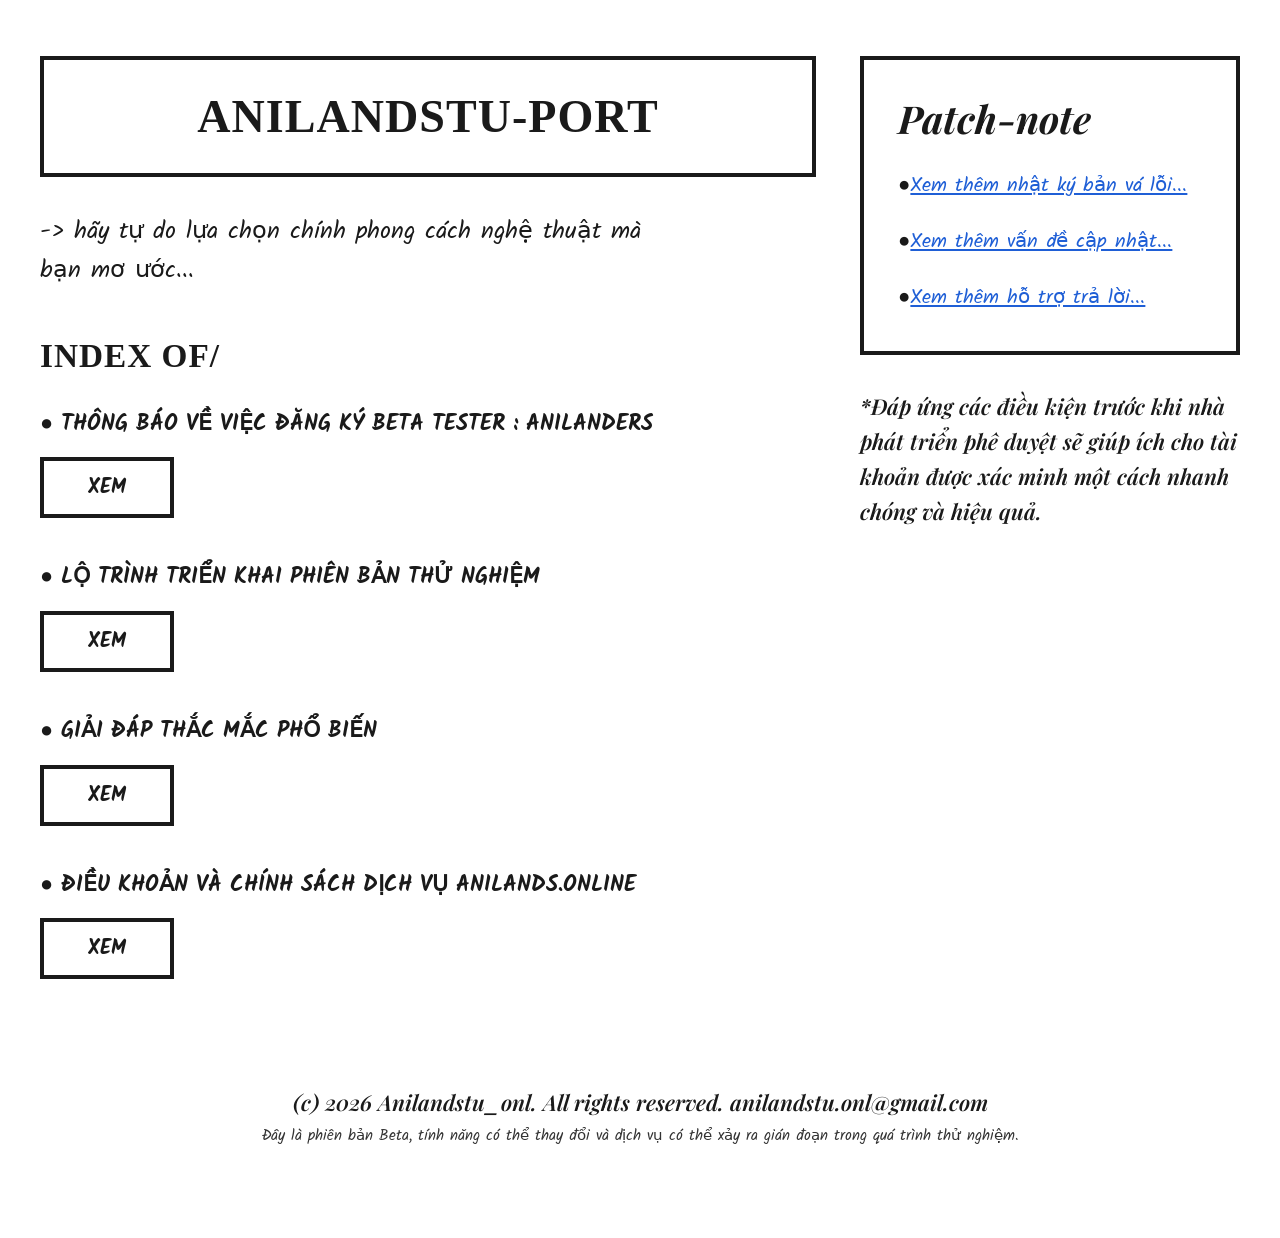
==== index.html @ 8220b6b5 "Create index.html" ====
<!DOCTYPE html>
<html lang="vi">
<head>
<meta charset="UTF-8">
<meta name="viewport" content="width=device-width, initial-scale=1.0">
<title>ANILANDSTU-PORT</title>
<link rel="preconnect" href="https://fonts.googleapis.com">
<link rel="preconnect" href="https://fonts.gstatic.com" crossorigin>
<link href="https://fonts.googleapis.com/css2?family=Kalam:wght@400;700&family=Permanent+Marker&family=Playfair+Display:ital,wght@1,600;1,700&display=swap" rel="stylesheet">
<style>
  :root{
    --ink:#1a1a1a;
    --paper:#ffffff;
    --blue:#1f5fd6;
    --border-w:4px;
  }

  *{ box-sizing:border-box; }

  html{ font-size:18px; }

  body{
    margin:0;
    padding:56px 40px 90px;
    background:var(--paper);
    color:var(--ink);
    font-family:'Kalam', cursive;
    display:flex;
    flex-direction:column;
    align-items:center;
  }

  .page{
    width:100%;
    max-width:1280px;
  }

  .layout{
    display:flex;
    gap:44px;
    align-items:flex-start;
  }

  /* ---------- LEFT PANEL ---------- */
  .left{
    flex:1 1 63%;
    min-width:0;
  }

  .title-box{
    border:var(--border-w) solid var(--ink);
    padding:30px 40px;
    display:inline-block;
    margin-bottom:36px;
    width:100%;
  }

  .title-box h1{
    margin:0;
    font-family:'Permanent Marker', cursive;
    font-size:clamp(30px, 3.6vw, 52px);
    letter-spacing:1px;
    text-align:center;
    white-space:nowrap;
  }

  .tagline{
    font-size:clamp(20px, 1.9vw, 27px);
    line-height:1.6;
    margin:0 0 46px;
    max-width:640px;
  }

  .index-heading{
    font-family:'Permanent Marker', cursive;
    font-size:clamp(28px, 2.6vw, 42px);
    margin:0 0 34px;
    letter-spacing:1px;
  }

  .entry{
    margin-bottom:44px;
  }

  .entry-label{
    font-size:clamp(19px, 1.7vw, 25px);
    font-weight:700;
    margin:0 0 16px;
    line-height:1.5;
    max-width:640px;
  }

  .entry-label .bullet{
    margin-right:8px;
  }

  .xem-btn{
    display:inline-block;
    border:var(--border-w) solid var(--ink);
    background:var(--paper);
    color:var(--ink);
    font-family:'Kalam', cursive;
    font-weight:700;
    font-size:clamp(19px, 1.6vw, 24px);
    padding:10px 44px;
    cursor:pointer;
    text-decoration:none;
    transition:transform .12s ease, background .12s ease, color .12s ease;
  }

  .xem-btn:hover{
    background:var(--ink);
    color:var(--paper);
    transform:translate(-2px,-2px);
  }

  .xem-btn:active{
    transform:translate(0,0);
  }

  /* ---------- RIGHT PANEL ---------- */
  .right{
    flex:1 1 34%;
    max-width:380px;
  }

  .patch-box{
    border:var(--border-w) solid var(--ink);
    padding:32px 34px 38px;
  }

  .patch-title{
    font-family:'Playfair Display', serif;
    font-style:italic;
    font-weight:700;
    font-size:clamp(34px, 3vw, 48px);
    margin:0 0 26px;
  }

  .patch-item{
    font-size:clamp(18px, 1.6vw, 23px);
    line-height:1.55;
    margin:0 0 24px;
  }

  .patch-item:last-child{
    margin-bottom:0;
  }

  .patch-link{
    color:var(--blue);
    text-decoration:underline;
    cursor:pointer;
  }

  .patch-link:hover{
    opacity:.75;
  }

  .note{
    font-family:'Playfair Display', serif;
    font-style:italic;
    font-weight:600;
    font-size:clamp(18px, 1.7vw, 24px);
    line-height:1.6;
    margin:34px 0 0;
  }

  /* ---------- FOOTER ---------- */
  .footer{
    text-align:center;
    margin-top:64px;
  }

  .footer-main{
    font-family:'Playfair Display', serif;
    font-style:italic;
    font-weight:600;
    font-size:clamp(19px, 1.7vw, 25px);
    margin:0 0 8px;
  }

  .footer-sub{
    font-size:15px;
    color:#333;
    margin:0;
  }

  @media (max-width: 820px){
    .layout{ flex-direction:column; }
    .right{ flex:1 1 auto; max-width:100%; width:100%; }
    .title-box h1{ white-space:normal; }
  }
</style>
</head>
<body>

<div class="page">

  <div class="layout">

    <!-- LEFT: main index -->
    <div class="left">

      <div class="title-box">
        <h1>ANILANDSTU-PORT</h1>
      </div>

      <p class="tagline">-&gt; hãy tự do lựa chọn chính phong cách nghệ thuật mà bạn mơ ước...</p>

      <h2 class="index-heading">INDEX OF/</h2>

      <div class="entry">
        <p class="entry-label"><span class="bullet">●</span>THÔNG BÁO VỀ VIỆC ĐĂNG KÝ BETA TESTER : ANILANDERS</p>
        <a class="xem-btn" href="an.html">XEM</a>
      </div>

      <div class="entry">
        <p class="entry-label"><span class="bullet">●</span>LỘ TRÌNH TRIỂN KHAI PHIÊN BẢN THỬ NGHIỆM</p>
        <a class="xem-btn" href="rm.html">XEM</a>
      </div>

      <div class="entry">
        <p class="entry-label"><span class="bullet">●</span>GIẢI ĐÁP THẮC MẮC PHỔ BIẾN</p>
        <a class="xem-btn" href="qa.html">XEM</a>
      </div>

      <div class="entry">
        <p class="entry-label"><span class="bullet">●</span>ĐIỀU KHOẢN VÀ CHÍNH SÁCH DỊCH VỤ ANILANDS.ONLINE</p>
        <a class="xem-btn" href="tos.html">XEM</a>
      </div>

    </div>

    <!-- RIGHT: patch notes -->
    <div class="right">
      <div class="patch-box">
        <h2 class="patch-title">Patch-note</h2>

        <p class="patch-item">●<a class="patch-link" href="pn.html">Xem thêm nhật ký bản vá lỗi...</a></p>
        <p class="patch-item">●<a class="patch-link" href="upd.html">Xem thêm vấn đề cập nhật...</a></p>
        <p class="patch-item">●<a class="patch-link" href="ans.html">Xem thêm hỗ trợ trả lời...</a></p>
      </div>

      <p class="note">*Đáp ứng các điều kiện trước khi nhà phát triển phê duyệt sẽ giúp ích cho tài khoản được xác minh một cách nhanh chóng và hiệu quả.</p>
    </div>

  </div>

  <div class="footer">
    <p class="footer-main">(c) 2026 Anilandstu_onl. All rights reserved. anilandstu.onl@gmail.com</p>
    <p class="footer-sub">Đây là phiên bản Beta, tính năng có thể thay đổi và dịch vụ có thể xảy ra gián đoạn trong quá trình thử nghiệm.</p>
  </div>

</div>

</body>
</html>
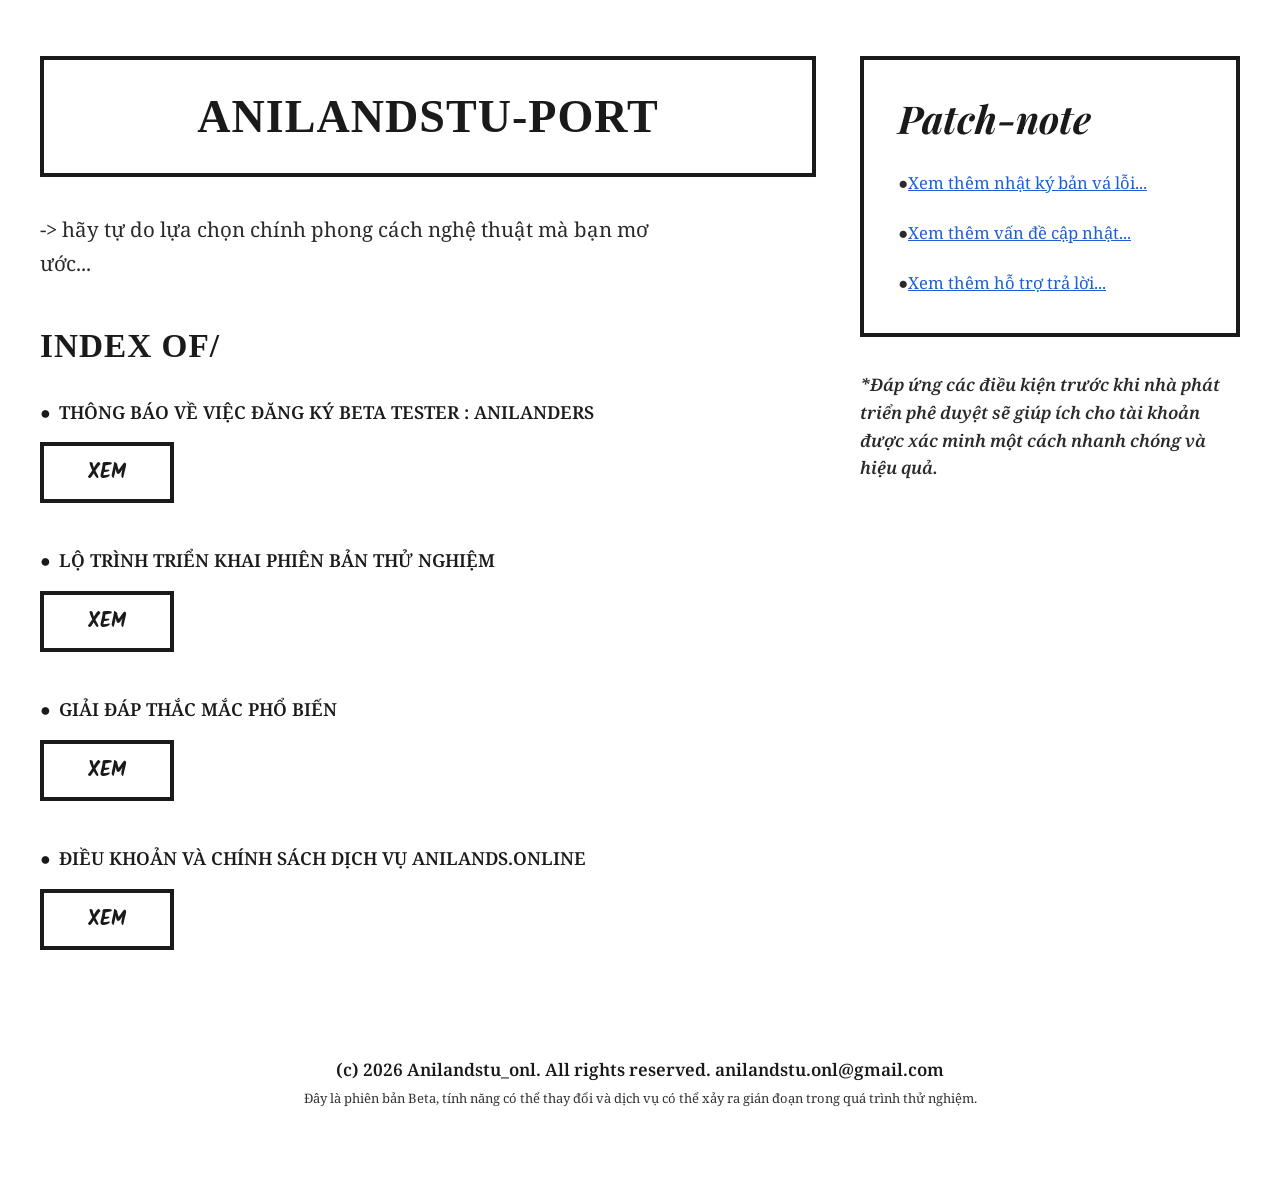
==== commit a20f4dfa: "Update index.html" ====
--- a/index.html
+++ b/index.html
@@ -6,7 +6,7 @@
 <title>ANILANDSTU-PORT</title>
 <link rel="preconnect" href="https://fonts.googleapis.com">
 <link rel="preconnect" href="https://fonts.gstatic.com" crossorigin>
-<link href="https://fonts.googleapis.com/css2?family=Kalam:wght@400;700&family=Permanent+Marker&family=Playfair+Display:ital,wght@1,600;1,700&display=swap" rel="stylesheet">
+<link href="https://fonts.googleapis.com/css2?family=Kalam:wght@400;700&family=Permanent+Marker&family=Playfair+Display:ital,wght@1,600;1,700&family=Noto+Serif:wght@400;600;700&display=swap" rel="stylesheet">
 <style>
   :root{
     --ink:#1a1a1a;
@@ -21,23 +21,27 @@
 
   body{
     margin:0;
-    padding:56px 40px 90px;
+    padding:clamp(24px,5vw,56px) clamp(16px,4vw,40px) clamp(40px,7vw,90px);
     background:var(--paper);
     color:var(--ink);
-    font-family:'Kalam', cursive;
+    font-family:'Noto Serif', serif;
     display:flex;
     flex-direction:column;
-    align-items:center;
+    align-items:flex-start;
+    overflow-x:auto;
   }
 
   .page{
     width:100%;
     max-width:1280px;
+    min-width:640px;
   }
 
   .layout{
     display:flex;
-    gap:44px;
+    flex-direction:row;
+    flex-wrap:nowrap;
+    gap:clamp(20px,3.5vw,44px);
     align-items:flex-start;
   }
 
@@ -65,10 +69,12 @@
   }
 
   .tagline{
-    font-size:clamp(20px, 1.9vw, 27px);
-    line-height:1.6;
+    font-family:'Noto Serif', serif;
+    font-size:clamp(16px, 1.6vw, 22px);
+    line-height:1.65;
     margin:0 0 46px;
     max-width:640px;
+    color:#2a2a2a;
   }
 
   .index-heading{
@@ -83,11 +89,13 @@
   }
 
   .entry-label{
-    font-size:clamp(19px, 1.7vw, 25px);
-    font-weight:700;
+    font-family:'Noto Serif', serif;
+    font-size:clamp(15px, 1.4vw, 20px);
+    font-weight:600;
     margin:0 0 16px;
-    line-height:1.5;
+    line-height:1.55;
     max-width:640px;
+    color:#1a1a1a;
   }
 
   .entry-label .bullet{
@@ -138,9 +146,11 @@
   }
 
   .patch-item{
-    font-size:clamp(18px, 1.6vw, 23px);
+    font-family:'Noto Serif', serif;
+    font-size:clamp(14px, 1.3vw, 19px);
     line-height:1.55;
     margin:0 0 24px;
+    color:#2a2a2a;
   }
 
   .patch-item:last-child{
@@ -158,12 +168,13 @@
   }
 
   .note{
-    font-family:'Playfair Display', serif;
+    font-family:'Noto Serif', serif;
     font-style:italic;
     font-weight:600;
-    font-size:clamp(18px, 1.7vw, 24px);
+    font-size:clamp(14px, 1.35vw, 19px);
     line-height:1.6;
     margin:34px 0 0;
+    color:#2a2a2a;
   }
 
   /* ---------- FOOTER ---------- */
@@ -173,23 +184,21 @@
   }
 
   .footer-main{
-    font-family:'Playfair Display', serif;
-    font-style:italic;
+    font-family:'Noto Serif', serif;
     font-weight:600;
-    font-size:clamp(19px, 1.7vw, 25px);
+    font-size:clamp(14px, 1.35vw, 19px);
     margin:0 0 8px;
   }
 
   .footer-sub{
-    font-size:15px;
+    font-family:'Noto Serif', serif;
+    font-size:13px;
     color:#333;
     margin:0;
   }
 
-  @media (max-width: 820px){
-    .layout{ flex-direction:column; }
-    .right{ flex:1 1 auto; max-width:100%; width:100%; }
-    .title-box h1{ white-space:normal; }
+  @media (max-width: 700px){
+    .page{ min-width:600px; }
   }
 </style>
 </head>
@@ -256,4 +265,3 @@
 
 </body>
 </html>
-
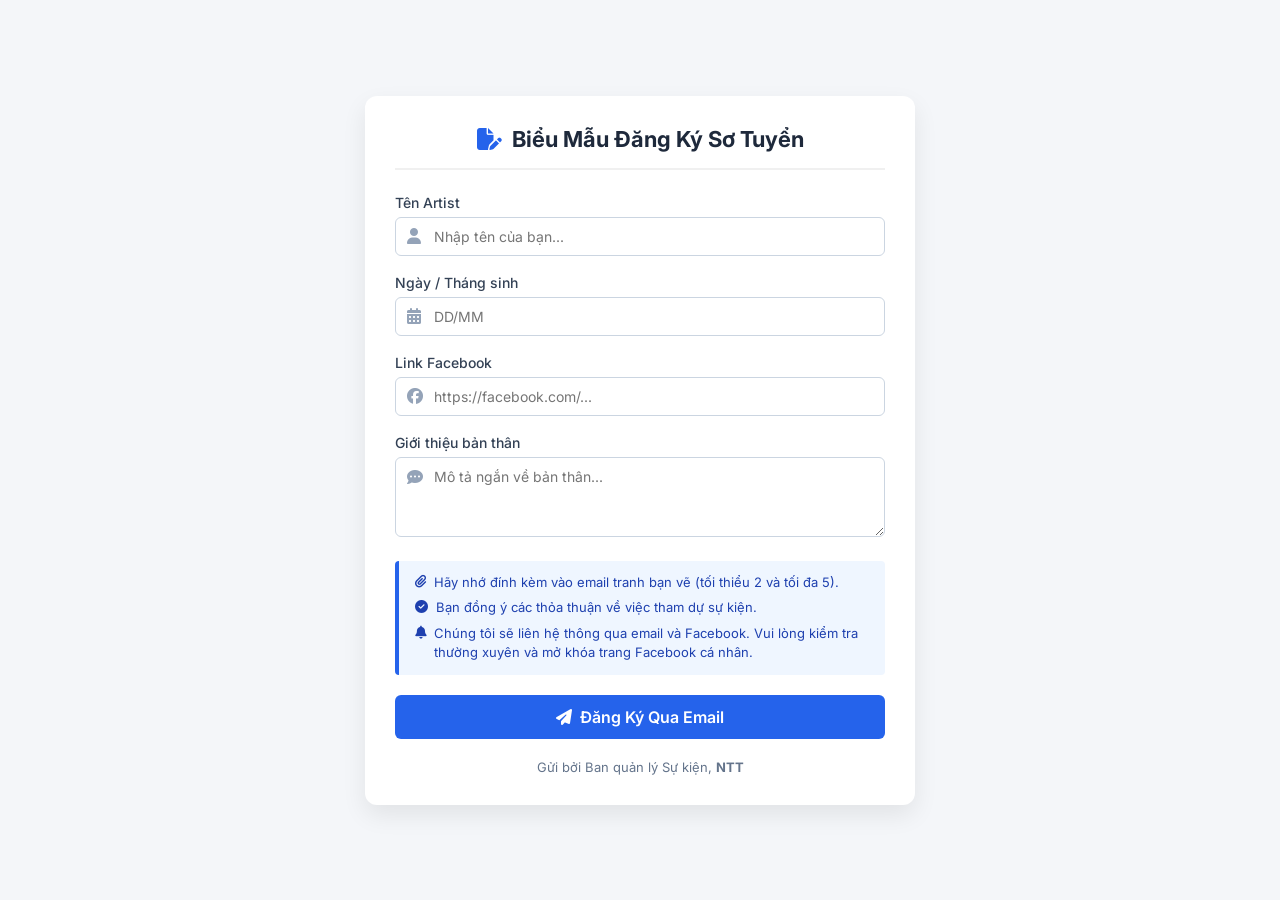
==== commit 63231c58: "Update index.html" ====
--- a/index.html
+++ b/index.html
@@ -1,267 +1,228 @@
 <!DOCTYPE html>
 <html lang="vi">
 <head>
-<meta charset="UTF-8">
-<meta name="viewport" content="width=device-width, initial-scale=1.0">
-<title>ANILANDSTU-PORT</title>
-<link rel="preconnect" href="https://fonts.googleapis.com">
-<link rel="preconnect" href="https://fonts.gstatic.com" crossorigin>
-<link href="https://fonts.googleapis.com/css2?family=Kalam:wght@400;700&family=Permanent+Marker&family=Playfair+Display:ital,wght@1,600;1,700&family=Noto+Serif:wght@400;600;700&display=swap" rel="stylesheet">
-<style>
-  :root{
-    --ink:#1a1a1a;
-    --paper:#ffffff;
-    --blue:#1f5fd6;
-    --border-w:4px;
-  }
-
-  *{ box-sizing:border-box; }
-
-  html{ font-size:18px; }
-
-  body{
-    margin:0;
-    padding:clamp(24px,5vw,56px) clamp(16px,4vw,40px) clamp(40px,7vw,90px);
-    background:var(--paper);
-    color:var(--ink);
-    font-family:'Noto Serif', serif;
-    display:flex;
-    flex-direction:column;
-    align-items:flex-start;
-    overflow-x:auto;
-  }
-
-  .page{
-    width:100%;
-    max-width:1280px;
-    min-width:640px;
-  }
-
-  .layout{
-    display:flex;
-    flex-direction:row;
-    flex-wrap:nowrap;
-    gap:clamp(20px,3.5vw,44px);
-    align-items:flex-start;
-  }
-
-  /* ---------- LEFT PANEL ---------- */
-  .left{
-    flex:1 1 63%;
-    min-width:0;
-  }
-
-  .title-box{
-    border:var(--border-w) solid var(--ink);
-    padding:30px 40px;
-    display:inline-block;
-    margin-bottom:36px;
-    width:100%;
-  }
-
-  .title-box h1{
-    margin:0;
-    font-family:'Permanent Marker', cursive;
-    font-size:clamp(30px, 3.6vw, 52px);
-    letter-spacing:1px;
-    text-align:center;
-    white-space:nowrap;
-  }
-
-  .tagline{
-    font-family:'Noto Serif', serif;
-    font-size:clamp(16px, 1.6vw, 22px);
-    line-height:1.65;
-    margin:0 0 46px;
-    max-width:640px;
-    color:#2a2a2a;
-  }
-
-  .index-heading{
-    font-family:'Permanent Marker', cursive;
-    font-size:clamp(28px, 2.6vw, 42px);
-    margin:0 0 34px;
-    letter-spacing:1px;
-  }
-
-  .entry{
-    margin-bottom:44px;
-  }
-
-  .entry-label{
-    font-family:'Noto Serif', serif;
-    font-size:clamp(15px, 1.4vw, 20px);
-    font-weight:600;
-    margin:0 0 16px;
-    line-height:1.55;
-    max-width:640px;
-    color:#1a1a1a;
-  }
-
-  .entry-label .bullet{
-    margin-right:8px;
-  }
-
-  .xem-btn{
-    display:inline-block;
-    border:var(--border-w) solid var(--ink);
-    background:var(--paper);
-    color:var(--ink);
-    font-family:'Kalam', cursive;
-    font-weight:700;
-    font-size:clamp(19px, 1.6vw, 24px);
-    padding:10px 44px;
-    cursor:pointer;
-    text-decoration:none;
-    transition:transform .12s ease, background .12s ease, color .12s ease;
-  }
-
-  .xem-btn:hover{
-    background:var(--ink);
-    color:var(--paper);
-    transform:translate(-2px,-2px);
-  }
-
-  .xem-btn:active{
-    transform:translate(0,0);
-  }
-
-  /* ---------- RIGHT PANEL ---------- */
-  .right{
-    flex:1 1 34%;
-    max-width:380px;
-  }
-
-  .patch-box{
-    border:var(--border-w) solid var(--ink);
-    padding:32px 34px 38px;
-  }
-
-  .patch-title{
-    font-family:'Playfair Display', serif;
-    font-style:italic;
-    font-weight:700;
-    font-size:clamp(34px, 3vw, 48px);
-    margin:0 0 26px;
-  }
-
-  .patch-item{
-    font-family:'Noto Serif', serif;
-    font-size:clamp(14px, 1.3vw, 19px);
-    line-height:1.55;
-    margin:0 0 24px;
-    color:#2a2a2a;
-  }
-
-  .patch-item:last-child{
-    margin-bottom:0;
-  }
-
-  .patch-link{
-    color:var(--blue);
-    text-decoration:underline;
-    cursor:pointer;
-  }
-
-  .patch-link:hover{
-    opacity:.75;
-  }
-
-  .note{
-    font-family:'Noto Serif', serif;
-    font-style:italic;
-    font-weight:600;
-    font-size:clamp(14px, 1.35vw, 19px);
-    line-height:1.6;
-    margin:34px 0 0;
-    color:#2a2a2a;
-  }
-
-  /* ---------- FOOTER ---------- */
-  .footer{
-    text-align:center;
-    margin-top:64px;
-  }
-
-  .footer-main{
-    font-family:'Noto Serif', serif;
-    font-weight:600;
-    font-size:clamp(14px, 1.35vw, 19px);
-    margin:0 0 8px;
-  }
-
-  .footer-sub{
-    font-family:'Noto Serif', serif;
-    font-size:13px;
-    color:#333;
-    margin:0;
-  }
-
-  @media (max-width: 700px){
-    .page{ min-width:600px; }
-  }
-</style>
+  <meta charset="UTF-8">
+  <meta name="viewport" content="width=device-width, initial-scale=1.0">
+  <title>Đăng ký sơ tuyển</title>
+  <link href="https://fonts.googleapis.com/css2?family=Inter:wght@400;500;600&display=swap" rel="stylesheet">
+  <link rel="stylesheet" href="https://cdnjs.cloudflare.com/ajax/libs/font-awesome/6.4.0/css/all.min.css">
+  
+  <style>
+    * {
+      box-sizing: border-box;
+      margin: 0;
+      padding: 0;
+      font-family: 'Inter', sans-serif;
+    }
+    body {
+      background-color: #f4f6f9;
+      display: flex;
+      justify-content: center;
+      align-items: center;
+      min-height: 100vh;
+      padding: 20px;
+    }
+    .card {
+      background: #ffffff;
+      max-width: 550px;
+      width: 100%;
+      border-radius: 12px;
+      box-shadow: 0 10px 25px rgba(0,0,0,0.08);
+      padding: 30px;
+    }
+    .header {
+      text-align: center;
+      margin-bottom: 24px;
+      border-bottom: 2px solid #f0f0f0;
+      padding-bottom: 16px;
+    }
+    .header h2 {
+      color: #1e293b;
+      font-size: 22px;
+      display: flex;
+      align-items: center;
+      justify-content: center;
+      gap: 10px;
+    }
+    .form-group {
+      margin-bottom: 18px;
+    }
+    .form-group label {
+      display: block;
+      margin-bottom: 6px;
+      font-weight: 500;
+      color: #334155;
+      font-size: 14px;
+    }
+    .input-wrapper {
+      position: relative;
+    }
+    .input-wrapper i {
+      position: absolute;
+      left: 12px;
+      top: 50%;
+      transform: translateY(-50%);
+      color: #94a3b8;
+    }
+    .input-wrapper input, 
+    .input-wrapper textarea {
+      width: 100%;
+      padding: 10px 12px 10px 38px;
+      border: 1px solid #cbd5e1;
+      border-radius: 6px;
+      font-size: 14px;
+      outline: none;
+      transition: border-color 0.2s;
+    }
+    .input-wrapper textarea {
+      padding-top: 10px;
+      resize: vertical;
+      min-height: 80px;
+    }
+    .input-wrapper input:focus, 
+    .input-wrapper textarea:focus {
+      border-color: #2563eb;
+    }
+    .notice-box {
+      background-color: #eff6ff;
+      border-left: 4px solid #2563eb;
+      padding: 12px 16px;
+      border-radius: 4px;
+      margin: 20px 0;
+      font-size: 13px;
+      color: #1e40af;
+      line-height: 1.5;
+    }
+    .notice-box ul {
+      list-style: none;
+    }
+    .notice-box li {
+      margin-bottom: 6px;
+      display: flex;
+      align-items: flex-start;
+      gap: 8px;
+    }
+    .notice-box li:last-child {
+      margin-bottom: 0;
+    }
+    .btn-submit {
+      width: 100%;
+      background-color: #2563eb;
+      color: white;
+      border: none;
+      padding: 12px;
+      border-radius: 6px;
+      font-size: 16px;
+      font-weight: 600;
+      cursor: pointer;
+      display: flex;
+      align-items: center;
+      justify-content: center;
+      gap: 8px;
+      transition: background-color 0.2s;
+    }
+    .btn-submit:hover {
+      background-color: #1d4ed8;
+    }
+    .footer {
+      margin-top: 20px;
+      text-align: center;
+      font-size: 13px;
+      color: #64748b;
+    }
+  </style>
 </head>
 <body>
 
-<div class="page">
-
-  <div class="layout">
-
-    <!-- LEFT: main index -->
-    <div class="left">
-
-      <div class="title-box">
-        <h1>ANILANDSTU-PORT</h1>
-      </div>
-
-      <p class="tagline">-&gt; hãy tự do lựa chọn chính phong cách nghệ thuật mà bạn mơ ước...</p>
-
-      <h2 class="index-heading">INDEX OF/</h2>
-
-      <div class="entry">
-        <p class="entry-label"><span class="bullet">●</span>THÔNG BÁO VỀ VIỆC ĐĂNG KÝ BETA TESTER : ANILANDERS</p>
-        <a class="xem-btn" href="an.html">XEM</a>
-      </div>
-
-      <div class="entry">
-        <p class="entry-label"><span class="bullet">●</span>LỘ TRÌNH TRIỂN KHAI PHIÊN BẢN THỬ NGHIỆM</p>
-        <a class="xem-btn" href="rm.html">XEM</a>
-      </div>
-
-      <div class="entry">
-        <p class="entry-label"><span class="bullet">●</span>GIẢI ĐÁP THẮC MẮC PHỔ BIẾN</p>
-        <a class="xem-btn" href="qa.html">XEM</a>
-      </div>
-
-      <div class="entry">
-        <p class="entry-label"><span class="bullet">●</span>ĐIỀU KHOẢN VÀ CHÍNH SÁCH DỊCH VỤ ANILANDS.ONLINE</p>
-        <a class="xem-btn" href="tos.html">XEM</a>
-      </div>
-
-    </div>
-
-    <!-- RIGHT: patch notes -->
-    <div class="right">
-      <div class="patch-box">
-        <h2 class="patch-title">Patch-note</h2>
-
-        <p class="patch-item">●<a class="patch-link" href="pn.html">Xem thêm nhật ký bản vá lỗi...</a></p>
-        <p class="patch-item">●<a class="patch-link" href="upd.html">Xem thêm vấn đề cập nhật...</a></p>
-        <p class="patch-item">●<a class="patch-link" href="ans.html">Xem thêm hỗ trợ trả lời...</a></p>
-      </div>
-
-      <p class="note">*Đáp ứng các điều kiện trước khi nhà phát triển phê duyệt sẽ giúp ích cho tài khoản được xác minh một cách nhanh chóng và hiệu quả.</p>
-    </div>
-
+<div class="card">
+  <div class="header">
+    <h2><i class="fa-solid fa-file-pen" style="color: #2563eb;"></i> Biểu Mẫu Đăng Ký Sơ Tuyển</h2>
   </div>
 
+  <form id="registerForm">
+    <div class="form-group">
+      <label for="artistName">Tên Artist</label>
+      <div class="input-wrapper">
+        <i class="fa-solid fa-user"></i>
+        <input type="text" id="artistName" placeholder="Nhập tên của bạn..." required>
+      </div>
+    </div>
+
+    <div class="form-group">
+      <label for="dob">Ngày / Tháng sinh</label>
+      <div class="input-wrapper">
+        <i class="fa-solid fa-calendar-days"></i>
+        <input type="text" id="dob" placeholder="DD/MM" required>
+      </div>
+    </div>
+
+    <div class="form-group">
+      <label for="facebook">Link Facebook</label>
+      <div class="input-wrapper">
+        <i class="fa-brands fa-facebook"></i>
+        <input type="url" id="facebook" placeholder="https://facebook.com/..." required>
+      </div>
+    </div>
+
+    <div class="form-group">
+      <label for="bio">Giới thiệu bản thân</label>
+      <div class="input-wrapper">
+        <i class="fa-solid fa-comment-dots" style="top: 20px;"></i>
+        <textarea id="bio" placeholder="Mô tả ngắn về bản thân..." required></textarea>
+      </div>
+    </div>
+
+    <div class="notice-box">
+      <ul>
+        <li><i class="fa-solid fa-paperclip" style="margin-top: 2px;"></i> Hãy nhớ đính kèm vào email tranh bạn vẽ (tối thiểu 2 và tối đa 5).</li>
+        <li><i class="fa-solid fa-circle-check" style="margin-top: 2px;"></i> Bạn đồng ý các thỏa thuận về việc tham dự sự kiện.</li>
+        <li><i class="fa-solid fa-bell" style="margin-top: 2px;"></i> Chúng tôi sẽ liên hệ thông qua email và Facebook. Vui lòng kiểm tra thường xuyên và mở khóa trang Facebook cá nhân.</li>
+      </ul>
+    </div>
+
+    <button type="submit" class="btn-submit">
+      <i class="fa-solid fa-paper-plane"></i> Đăng Ký Qua Email
+    </button>
+  </form>
+
   <div class="footer">
-    <p class="footer-main">(c) 2026 Anilandstu_onl. All rights reserved. anilandstu.onl@gmail.com</p>
-    <p class="footer-sub">Đây là phiên bản Beta, tính năng có thể thay đổi và dịch vụ có thể xảy ra gián đoạn trong quá trình thử nghiệm.</p>
+    <p>Gửi bởi Ban quản lý Sự kiện, <strong>NTT</strong></p>
   </div>
-
 </div>
+
+<script>
+  document.getElementById('registerForm').addEventListener('submit', function(e) {
+    e.preventDefault();
+
+    // Lấy thông tin từ các ô nhập
+    const name = document.getElementById('artistName').value;
+    const dob = document.getElementById('dob').value;
+    const fb = document.getElementById('facebook').value;
+    const bio = document.getElementById('bio').value;
+
+    const emailTo = "anilandstu.onl@gmail.com";
+    const subject = "Biểu mẫu đăng ký sơ tuyển - " + name;
+
+    // Soạn sẵn nội dung Email
+    const body = `Xin chào Artist,
+
+Tên Artist: ${name}
+Ngày/tháng sinh: ${dob}
+Link facebook: ${fb}
+Giới thiệu bản thân: ${bio}
+
+- [LƯU Ý] Tôi sẽ đính kèm tối thiểu 2 và tối đa 5 tranh vẽ vào email này.
+- Tôi đồng ý các thỏa thuận về việc tham dự sự kiện.
+- Tôi sẽ kiểm tra email/facebook thường xuyên và đảm bảo đã mở khóa trang facebook cá nhân.
+
+Gửi bởi Ban quản lý Sự kiện,
+NTT`;
+
+    // Tạo link mailto và chuyển hướng tới trình duyệt mail
+    const mailtoUrl = `mailto:${emailTo}?subject=${encodeURIComponent(subject)}&body=${encodeURIComponent(body)}`;
+    window.location.href = mailtoUrl;
+  });
+</script>
 
 </body>
 </html>
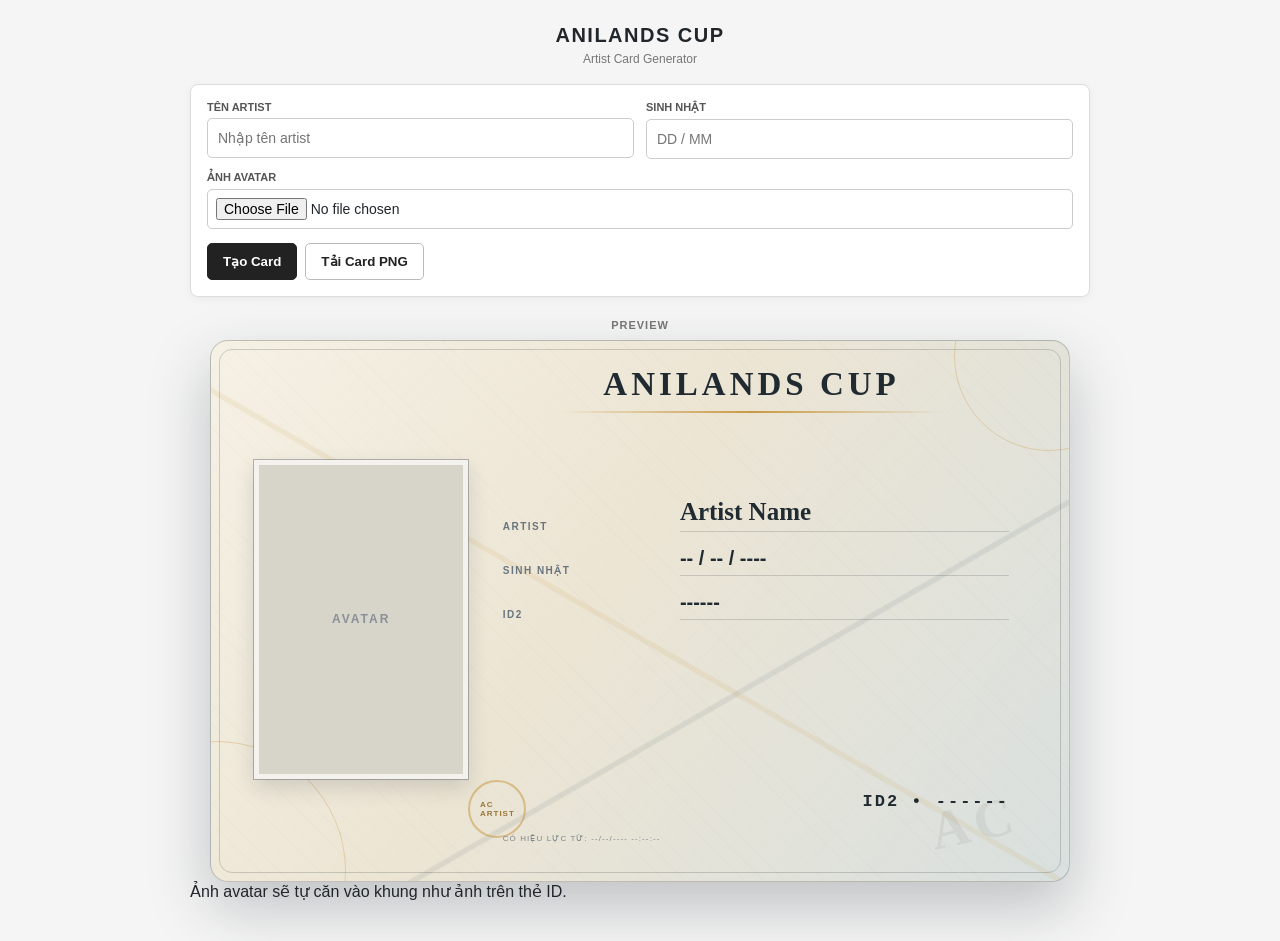
==== commit 34be5b8e: "Update index.html" ====
--- a/index.html
+++ b/index.html
@@ -1,228 +1,378 @@
 <!DOCTYPE html>
 <html lang="vi">
 <head>
-  <meta charset="UTF-8">
-  <meta name="viewport" content="width=device-width, initial-scale=1.0">
-  <title>Đăng ký sơ tuyển</title>
-  <link href="https://fonts.googleapis.com/css2?family=Inter:wght@400;500;600&display=swap" rel="stylesheet">
-  <link rel="stylesheet" href="https://cdnjs.cloudflare.com/ajax/libs/font-awesome/6.4.0/css/all.min.css">
-  
-  <style>
-    * {
-      box-sizing: border-box;
-      margin: 0;
-      padding: 0;
-      font-family: 'Inter', sans-serif;
-    }
-    body {
-      background-color: #f4f6f9;
-      display: flex;
-      justify-content: center;
-      align-items: center;
-      min-height: 100vh;
-      padding: 20px;
-    }
-    .card {
-      background: #ffffff;
-      max-width: 550px;
-      width: 100%;
-      border-radius: 12px;
-      box-shadow: 0 10px 25px rgba(0,0,0,0.08);
-      padding: 30px;
-    }
-    .header {
-      text-align: center;
-      margin-bottom: 24px;
-      border-bottom: 2px solid #f0f0f0;
-      padding-bottom: 16px;
-    }
-    .header h2 {
-      color: #1e293b;
-      font-size: 22px;
-      display: flex;
-      align-items: center;
-      justify-content: center;
-      gap: 10px;
-    }
-    .form-group {
-      margin-bottom: 18px;
-    }
-    .form-group label {
-      display: block;
-      margin-bottom: 6px;
-      font-weight: 500;
-      color: #334155;
-      font-size: 14px;
-    }
-    .input-wrapper {
-      position: relative;
-    }
-    .input-wrapper i {
-      position: absolute;
-      left: 12px;
-      top: 50%;
-      transform: translateY(-50%);
-      color: #94a3b8;
-    }
-    .input-wrapper input, 
-    .input-wrapper textarea {
-      width: 100%;
-      padding: 10px 12px 10px 38px;
-      border: 1px solid #cbd5e1;
-      border-radius: 6px;
-      font-size: 14px;
-      outline: none;
-      transition: border-color 0.2s;
-    }
-    .input-wrapper textarea {
-      padding-top: 10px;
-      resize: vertical;
-      min-height: 80px;
-    }
-    .input-wrapper input:focus, 
-    .input-wrapper textarea:focus {
-      border-color: #2563eb;
-    }
-    .notice-box {
-      background-color: #eff6ff;
-      border-left: 4px solid #2563eb;
-      padding: 12px 16px;
-      border-radius: 4px;
-      margin: 20px 0;
-      font-size: 13px;
-      color: #1e40af;
-      line-height: 1.5;
-    }
-    .notice-box ul {
-      list-style: none;
-    }
-    .notice-box li {
-      margin-bottom: 6px;
-      display: flex;
-      align-items: flex-start;
-      gap: 8px;
-    }
-    .notice-box li:last-child {
-      margin-bottom: 0;
-    }
-    .btn-submit {
-      width: 100%;
-      background-color: #2563eb;
-      color: white;
-      border: none;
-      padding: 12px;
-      border-radius: 6px;
-      font-size: 16px;
-      font-weight: 600;
-      cursor: pointer;
-      display: flex;
-      align-items: center;
-      justify-content: center;
-      gap: 8px;
-      transition: background-color 0.2s;
-    }
-    .btn-submit:hover {
-      background-color: #1d4ed8;
-    }
-    .footer {
-      margin-top: 20px;
-      text-align: center;
-      font-size: 13px;
-      color: #64748b;
-    }
-  </style>
+<meta charset="UTF-8">
+<meta name="viewport" content="width=device-width, initial-scale=1.0">
+<title>ANILANDS CUP — Artist Card</title>
+<style>
+*{box-sizing:border-box}
+:root{--ink:#17212b;--muted:#6b747b;--gold:#c99a45}
+body{
+  margin:0;min-height:100vh;font-family:Arial,Helvetica,sans-serif;
+  background:#f5f5f5;color:#20262b;padding:24px 12px 40px
+}
+.wrap{width:min(900px,100%);margin:auto}
+h1{margin:0 0 5px;text-align:center;font-size:20px;letter-spacing:1.5px}
+.sub{text-align:center;color:#777;font-size:12px;margin-bottom:18px}
+.panel{
+  background:#fff;border:1px solid #ddd;border-radius:8px;padding:16px;
+  box-shadow:0 2px 8px rgba(0,0,0,.05)
+}
+.form{display:grid;grid-template-columns:1fr 1fr;gap:12px}
+.field{display:flex;flex-direction:column;gap:5px}
+.field.full{grid-column:1/-1}
+label{font-size:11px;font-weight:bold;color:#555}
+input{
+  width:100%;height:40px;border:1px solid #ccc;border-radius:5px;
+  padding:0 10px;font-size:14px;background:#fff;outline:none
+}
+input:focus{border-color:#888}
+.file{padding:8px;height:auto}
+.actions{display:flex;gap:8px;margin-top:14px}
+button{
+  border:1px solid #222;border-radius:5px;padding:10px 15px;
+  font-weight:bold;cursor:pointer;background:#222;color:#fff
+}
+button.secondary{background:#fff;color:#222;border-color:#bbb}
+button:hover{opacity:.9}
+.photo-editor{
+  display:none;margin-top:12px;border-top:1px solid #eee;padding-top:12px
+}
+.photo-editor.show{display:block}
+.editor-label{font-size:11px;font-weight:bold;color:#555;margin-bottom:7px}
+.crop-area{
+  position:relative;width:180px;height:220px;margin:0 auto;
+  overflow:hidden;background:#e8e8e8;border:1px solid #aaa;
+  touch-action:none;cursor:grab
+}
+.crop-area.dragging{cursor:grabbing}
+.crop-area img{
+  position:absolute;max-width:none;user-select:none;-webkit-user-drag:none;
+  transform-origin:0 0
+}
+.controls{
+  width:180px;margin:10px auto 0;display:grid;grid-template-columns:1fr 1fr;
+  gap:7px
+}
+.controls button{padding:7px;font-size:11px;background:#fff;color:#333;border-color:#ccc}
+.controls .wide{grid-column:1/-1}
+.tip{text-align:center;font-size:10px;color:#888;margin-top:7px}
+.preview-title{text-align:center;font-size:11px;font-weight:bold;letter-spacing:1px;color:#777;margin:22px 0 9px}
+.card-shell{display:flex;justify-content:center}
+
+/* CARD — giữ nguyên thiết kế card */
+.artist-card{
+  position:relative;width:min(860px,100%);aspect-ratio:1.586/1;overflow:hidden;
+  border-radius:18px;background:linear-gradient(125deg,#f6f1e5 0%,#ece5d4 45%,#d9e0df 100%);
+  border:1px solid rgba(47,54,59,.25);box-shadow:0 25px 60px rgba(31,39,46,.25);
+  color:#202a31;isolation:isolate
+}
+.artist-card:before{
+  content:"";position:absolute;inset:0;z-index:-1;
+  background:linear-gradient(30deg,transparent 0 47%,rgba(201,154,69,.12) 47.2% 47.6%,transparent 47.8%),
+  linear-gradient(150deg,transparent 0 63%,rgba(44,73,89,.09) 63.2% 63.6%,transparent 63.8%)
+}
+.artist-card:after{
+  content:"";position:absolute;inset:8px;border:1px solid rgba(52,61,67,.22);
+  border-radius:13px;pointer-events:none
+}
+.pattern{position:absolute;inset:0;opacity:.24;pointer-events:none;background-image:
+  repeating-linear-gradient(45deg,transparent 0 13px,rgba(50,60,65,.05) 13px 14px),
+  repeating-linear-gradient(-45deg,transparent 0 21px,rgba(201,154,69,.06) 21px 22px);
+  mix-blend-mode:multiply
+}
+.corner{position:absolute;width:190px;height:190px;border-radius:50%;border:1px solid rgba(201,154,69,.34)}
+.c1{right:-75px;top:-80px}.c2{left:-125px;bottom:-120px;width:260px;height:260px}
+.header{position:absolute;top:25px;left:32%;right:6%;text-align:center}
+.brand{font-family:Georgia,"Times New Roman",serif;font-weight:900;font-size:clamp(19px,3.1vw,33px);letter-spacing:4px}
+.rule{height:2px;width:72%;margin:8px auto 0;background:linear-gradient(90deg,transparent,var(--gold),transparent)}
+.photo{
+  position:absolute;left:5%;top:22%;width:25%;height:59%;
+  border:5px solid rgba(255,255,255,.7);outline:1px solid rgba(57,66,72,.35);
+  background:#d7d4ca;overflow:hidden;box-shadow:0 9px 20px rgba(30,38,43,.15)
+}
+.photo img{position:absolute;max-width:none;display:block}
+.photo.empty:before{content:"AVATAR";position:absolute;inset:0;display:grid;place-items:center;color:#899097;font-size:12px;font-weight:900;letter-spacing:2px}
+.info{position:absolute;left:34%;right:7%;top:29%;display:grid;gap:15px}
+.row{display:grid;grid-template-columns:35% 65%;align-items:end}
+.k{color:#69757d;font-size:10px;font-weight:900;letter-spacing:1.5px;text-transform:uppercase}
+.v{font-size:clamp(13px,2vw,20px);font-weight:750;border-bottom:1px solid rgba(35,45,55,.18);padding-bottom:5px;min-height:26px}
+.artist-name{font-family:Georgia,"Times New Roman",serif;font-size:clamp(16px,2.4vw,25px)}
+.id{position:absolute;right:7%;bottom:13%;font-family:monospace;font-size:clamp(11px,1.7vw,17px);font-weight:800;letter-spacing:2px}
+.footer-note{position:absolute;left:34%;bottom:7%;font-size:8px;letter-spacing:1.1px;color:#7c858a}
+.watermark{position:absolute;right:6%;bottom:5%;font-size:clamp(28px,5vw,54px);font-family:Georgia,serif;font-weight:900;letter-spacing:5px;color:rgba(40,52,59,.07);transform:rotate(-12deg);pointer-events:none}
+.seal{position:absolute;left:30%;bottom:8%;width:58px;height:58px;border-radius:50%;border:2px solid rgba(201,154,69,.55);display:grid;place-items:center;font-size:8px;font-weight:900;letter-spacing:1px;color:#9b7638}
+@media(max-width:620px){
+  body{padding:18px 10px 35px}.form{grid-template-columns:1fr}.field.full{grid-column:auto}
+  .actions{flex-wrap:wrap}.actions button{flex:1}
+  .artist-card{border-radius:12px}.header{top:17px;left:31%}
+  .photo{left:4.5%;top:25%;width:26%;height:51%;border-width:3px}
+  .info{left:34%;top:28%;gap:9px}.row{grid-template-columns:1fr}
+  .k{font-size:7px}.v{font-size:11px;min-height:18px;padding-bottom:3px}
+  .brand{font-size:15px;letter-spacing:2px}.rule{margin-top:4px}
+  .seal{width:38px;height:38px;font-size:5px;left:29%;bottom:7%}
+  .footer-note{left:34%;bottom:6%;font-size:5px}.id{bottom:12%;font-size:8px}
+}
+</style>
 </head>
 <body>
-
-<div class="card">
-  <div class="header">
-    <h2><i class="fa-solid fa-file-pen" style="color: #2563eb;"></i> Biểu Mẫu Đăng Ký Sơ Tuyển</h2>
+<div class="wrap">
+  <h1>ANILANDS CUP</h1>
+  <div class="sub">Artist Card Generator</div>
+
+  <div class="panel">
+    <div class="form">
+      <div class="field">
+        <label for="artist">TÊN ARTIST</label>
+        <input id="artist" type="text" placeholder="Nhập tên artist" maxlength="40">
+      </div>
+
+      <div class="field">
+        <label for="birthday">SINH NHẬT</label>
+        <input id="birthday" type="text" inputmode="numeric" placeholder="DD / MM" maxlength="5">
+      </div>
+
+      <div class="field full">
+        <label for="avatar">ẢNH AVATAR</label>
+        <input id="avatar" class="file" type="file" accept="image/png,image/jpeg,image/webp">
+        <div id="avatarEditor" style="display:none;margin-top:8px;padding:9px;border:1px solid #ddd;background:#fafafa">
+          <label style="display:flex;align-items:center;gap:8px;font-size:11px">
+            Zoom
+            <input id="zoom" type="range" min="1" max="3" step=".01" value="1" style="height:auto;padding:0">
+          </label>
+          <div style="font-size:11px;color:#777;margin-top:5px">Kéo ảnh trực tiếp trong khung để căn vị trí.</div>
+        </div>
+        <div id="photoEditor" class="photo-editor">
+          <div class="editor-label">CĂN CHỈNH ẢNH</div>
+          <div id="cropArea" class="crop-area"></div>
+          <div class="controls">
+            <button type="button" onclick="zoomPhoto(-0.1)">− Zoom</button>
+            <button type="button" onclick="zoomPhoto(0.1)">+ Zoom</button>
+            <button type="button" class="wide" onclick="resetPhoto()">Đặt lại vị trí</button>
+          </div>
+          <div class="tip">Kéo ảnh để di chuyển · dùng Zoom để phóng to/thu nhỏ</div>
+        </div>
+      </div>
+    </div>
+
+    <div class="actions">
+      <button onclick="createCard()">Tạo Card</button>
+      <button class="secondary" onclick="downloadCard()">Tải Card PNG</button>
+    </div>
   </div>
 
-  <form id="registerForm">
-    <div class="form-group">
-      <label for="artistName">Tên Artist</label>
-      <div class="input-wrapper">
-        <i class="fa-solid fa-user"></i>
-        <input type="text" id="artistName" placeholder="Nhập tên của bạn..." required>
-      </div>
+  <div class="preview-title">PREVIEW</div>
+
+  <div class="card-shell">
+    <div id="card" class="artist-card">
+      <div class="pattern"></div>
+      <div class="corner c1"></div>
+      <div class="corner c2"></div>
+
+      <div class="header">
+        <div class="brand">ANILANDS CUP</div>
+        <div class="rule"></div>
+      </div>
+
+      <div id="photo" class="photo empty"></div>
+
+      <div class="info">
+        <div class="row">
+          <div class="k">Artist</div>
+          <div id="outArtist" class="v artist-name">Artist Name</div>
+        </div>
+        <div class="row">
+          <div class="k">Sinh nhật</div>
+          <div id="outBirthday" class="v">-- / -- / ----</div>
+        </div>
+        <div class="row">
+          <div class="k">ID2</div>
+          <div id="outId" class="v">------</div>
+        </div>
+      </div>
+
+      <div class="seal">AC<br>ARTIST</div>
+      <div id="outValid" class="footer-note">CÓ HIỆU LỰC TỪ: --/--/---- --:--:--</div>
+      <div class="watermark">AC</div>
+      <div id="cardId" class="id">ID2 • ------</div>
     </div>
-
-    <div class="form-group">
-      <label for="dob">Ngày / Tháng sinh</label>
-      <div class="input-wrapper">
-        <i class="fa-solid fa-calendar-days"></i>
-        <input type="text" id="dob" placeholder="DD/MM" required>
-      </div>
-    </div>
-
-    <div class="form-group">
-      <label for="facebook">Link Facebook</label>
-      <div class="input-wrapper">
-        <i class="fa-brands fa-facebook"></i>
-        <input type="url" id="facebook" placeholder="https://facebook.com/..." required>
-      </div>
-    </div>
-
-    <div class="form-group">
-      <label for="bio">Giới thiệu bản thân</label>
-      <div class="input-wrapper">
-        <i class="fa-solid fa-comment-dots" style="top: 20px;"></i>
-        <textarea id="bio" placeholder="Mô tả ngắn về bản thân..." required></textarea>
-      </div>
-    </div>
-
-    <div class="notice-box">
-      <ul>
-        <li><i class="fa-solid fa-paperclip" style="margin-top: 2px;"></i> Hãy nhớ đính kèm vào email tranh bạn vẽ (tối thiểu 2 và tối đa 5).</li>
-        <li><i class="fa-solid fa-circle-check" style="margin-top: 2px;"></i> Bạn đồng ý các thỏa thuận về việc tham dự sự kiện.</li>
-        <li><i class="fa-solid fa-bell" style="margin-top: 2px;"></i> Chúng tôi sẽ liên hệ thông qua email và Facebook. Vui lòng kiểm tra thường xuyên và mở khóa trang Facebook cá nhân.</li>
-      </ul>
-    </div>
-
-    <button type="submit" class="btn-submit">
-      <i class="fa-solid fa-paper-plane"></i> Đăng Ký Qua Email
-    </button>
-  </form>
-
-  <div class="footer">
-    <p>Gửi bởi Ban quản lý Sự kiện, <strong>NTT</strong></p>
   </div>
+  <div class="hint">Ảnh avatar sẽ tự căn vào khung như ảnh trên thẻ ID.</div>
 </div>
 
 <script>
-  document.getElementById('registerForm').addEventListener('submit', function(e) {
-    e.preventDefault();
-
-    // Lấy thông tin từ các ô nhập
-    const name = document.getElementById('artistName').value;
-    const dob = document.getElementById('dob').value;
-    const fb = document.getElementById('facebook').value;
-    const bio = document.getElementById('bio').value;
-
-    const emailTo = "anilandstu.onl@gmail.com";
-    const subject = "Biểu mẫu đăng ký sơ tuyển - " + name;
-
-    // Soạn sẵn nội dung Email
-    const body = `Xin chào Artist,
-
-Tên Artist: ${name}
-Ngày/tháng sinh: ${dob}
-Link facebook: ${fb}
-Giới thiệu bản thân: ${bio}
-
-- [LƯU Ý] Tôi sẽ đính kèm tối thiểu 2 và tối đa 5 tranh vẽ vào email này.
-- Tôi đồng ý các thỏa thuận về việc tham dự sự kiện.
-- Tôi sẽ kiểm tra email/facebook thường xuyên và đảm bảo đã mở khóa trang facebook cá nhân.
-
-Gửi bởi Ban quản lý Sự kiện,
-NTT`;
-
-    // Tạo link mailto và chuyển hướng tới trình duyệt mail
-    const mailtoUrl = `mailto:${emailTo}?subject=${encodeURIComponent(subject)}&body=${encodeURIComponent(body)}`;
-    window.location.href = mailtoUrl;
+let currentId=null,currentCreated=null,avatarData=null;
+let editorImg=null;
+let imgX=0,imgY=0,imgScale=1;
+let drag=false,startX=0,startY=0,baseX=0,baseY=0;
+
+function randomId(){return Math.floor(100000+Math.random()*900000).toString()}
+function formatDate(value){
+  if(!value)return "-- / -- / ----";
+  const [y,m,d]=value.split("-");
+  return `${d} / ${m} / ${y}`;
+}
+function formatDateTime(date){
+  const p=n=>String(n).padStart(2,"0");
+  return `${p(date.getDate())}/${p(date.getMonth()+1)}/${date.getFullYear()} ${p(date.getHours())}:${p(date.getMinutes())}:${p(date.getSeconds())}`;
+}
+function createCard(){
+  const artist=document.getElementById("artist").value.trim()||"Artist Name";
+  const birthday=document.getElementById("birthday").value;
+  currentId=randomId();
+  currentCreated=new Date();
+  document.getElementById("outArtist").textContent=artist;
+  document.getElementById("outBirthday").textContent=formatDate(birthday);
+  document.getElementById("outId").textContent=currentId;
+  document.getElementById("cardId").textContent="ID2 • "+currentId;
+  document.getElementById("outValid").textContent="CÓ HIỆU LỰC TỪ: "+formatDateTime(currentCreated);
+}
+
+function fitNewImage(){
+  const area=document.getElementById("cropArea");
+  if(!editorImg)return;
+  const aw=area.clientWidth,ah=area.clientHeight;
+  const scale=Math.max(aw/editorImg.naturalWidth,ah/editorImg.naturalHeight);
+  imgScale=scale;
+  imgX=(aw-editorImg.naturalWidth*scale)/2;
+  imgY=(ah-editorImg.naturalHeight*scale)/2;
+  renderEditor();
+  updateCardPhoto();
+}
+function renderEditor(){
+  if(!editorImg)return;
+  editorImg.style.width=editorImg.naturalWidth*imgScale+"px";
+  editorImg.style.height=editorImg.naturalHeight*imgScale+"px";
+  editorImg.style.left=imgX+"px";
+  editorImg.style.top=imgY+"px";
+}
+function renderCardPhoto(){
+  const photo=document.getElementById("photo");
+  if(!editorImg)return;
+  photo.classList.remove("empty");
+  photo.innerHTML="";
+  const img=document.createElement("img");
+  img.src=avatarData;
+  img.style.width=editorImg.naturalWidth*imgScale+"px";
+  img.style.height=editorImg.naturalHeight*imgScale+"px";
+
+  const cardW=photo.clientWidth,cardH=photo.clientHeight;
+  // Editor and card use the same image framing ratio, so scale the position proportionally.
+  const area=document.getElementById("cropArea");
+  const sx=cardW/area.clientWidth,sy=cardH/area.clientHeight;
+  img.style.left=(imgX*sx)+"px";
+  img.style.top=(imgY*sy)+"px";
+  photo.style.overflow="hidden";
+  img.style.position="absolute";
+  photo.appendChild(img);
+}
+function updateCardPhoto(){renderCardPhoto()}
+function zoomPhoto(amount){
+  if(!editorImg)return;
+  const area=document.getElementById("cropArea");
+  const cx=area.clientWidth/2,cy=area.clientHeight/2;
+  const old=imgScale;
+  imgScale=Math.max(old*0.5,Math.min(old*4,old*(1+amount)));
+  imgX=cx-(cx-imgX)*(imgScale/old);
+  imgY=cy-(cy-imgY)*(imgScale/old);
+  renderEditor();updateCardPhoto();
+}
+function resetPhoto(){fitNewImage()}
+
+function pointerDown(e){
+  if(!editorImg)return;
+  drag=true;
+  const p=e.touches?e.touches[0]:e;
+  startX=p.clientX;startY=p.clientY;baseX=imgX;baseY=imgY;
+  document.getElementById("cropArea").classList.add("dragging");
+}
+function pointerMove(e){
+  if(!drag)return;
+  const p=e.touches?e.touches[0]:e;
+  imgX=baseX+(p.clientX-startX);
+  imgY=baseY+(p.clientY-startY);
+  renderEditor();updateCardPhoto();
+  if(e.cancelable)e.preventDefault();
+}
+function pointerUp(){
+  drag=false;
+  document.getElementById("cropArea").classList.remove("dragging");
+}
+
+const cropArea=document.getElementById("cropArea");
+cropArea.addEventListener("mousedown",pointerDown);
+window.addEventListener("mousemove",pointerMove);
+window.addEventListener("mouseup",pointerUp);
+cropArea.addEventListener("touchstart",pointerDown,{passive:false});
+window.addEventListener("touchmove",pointerMove,{passive:false});
+window.addEventListener("touchend",pointerUp);
+
+const avatarInput=document.getElementById("avatar");
+const avatarEditor=document.getElementById("avatarEditor");
+const zoomInput=document.getElementById("zoom");
+const photo=document.getElementById("photo");
+let avatarImg=null, imgX=0, imgY=0, zoom=1;
+let dragging=false, sx=0, sy=0, bx=0, by=0;
+
+function applyAvatar(){
+  if(avatarImg) avatarImg.style.transform=`translate(${imgX}px,${imgY}px) scale(${zoom})`;
+}
+avatarInput.addEventListener("change",e=>{
+  const file=e.target.files[0]; if(!file)return;
+  const reader=new FileReader();
+  reader.onload=ev=>{
+    avatarData=ev.target.result;
+    photo.classList.remove("empty"); photo.innerHTML="";
+    avatarImg=document.createElement("img");
+    avatarImg.src=avatarData; avatarImg.draggable=false;
+    photo.appendChild(avatarImg);
+    imgX=0; imgY=0; zoom=1; zoomInput.value=1;
+    avatarEditor.style.display="block";
+    avatarImg.onload=applyAvatar;
+  };
+  reader.readAsDataURL(file);
+});
+zoomInput.addEventListener("input",()=>{zoom=+zoomInput.value;applyAvatar()});
+function pos(e){
+  const q=e.touches?e.touches[0]:e;
+  return {x:q.clientX,y:q.clientY};
+}
+function down(e){
+  if(!avatarImg)return;
+  e.preventDefault(); dragging=true;
+  const q=pos(e); sx=q.x; sy=q.y; bx=imgX; by=imgY;
+}
+function move(e){
+  if(!dragging)return;
+  e.preventDefault();
+  const q=pos(e); imgX=bx+q.x-sx; imgY=by+q.y-sy; applyAvatar();
+}
+function up(){dragging=false}
+photo.addEventListener("mousedown",down);
+window.addEventListener("mousemove",move);
+window.addEventListener("mouseup",up);
+photo.addEventListener("touchstart",down,{passive:false});
+window.addEventListener("touchmove",move,{passive:false});
+window.addEventListener("touchend",up);
+
+createCard();
+  if(!window.html2canvas){
+    await new Promise((resolve,reject)=>{
+      const s=document.createElement("script");
+      s.src="https://cdnjs.cloudflare.com/ajax/libs/html2canvas/1.4.1/html2canvas.min.js";
+      s.onload=resolve;s.onerror=reject;document.head.appendChild(s);
+    });
+  }
+  updateCardPhoto();
+  const canvas=await html2canvas(document.getElementById("card"),{
+    scale:3,useCORS:true,backgroundColor:null
   });
+  const a=document.createElement("a");
+  a.download=`ANILANDS-CUP-${currentId}.png`;
+  a.href=canvas.toDataURL("image/png");
+  a.click();
+}
+createCard();
 </script>
-
 </body>
 </html>
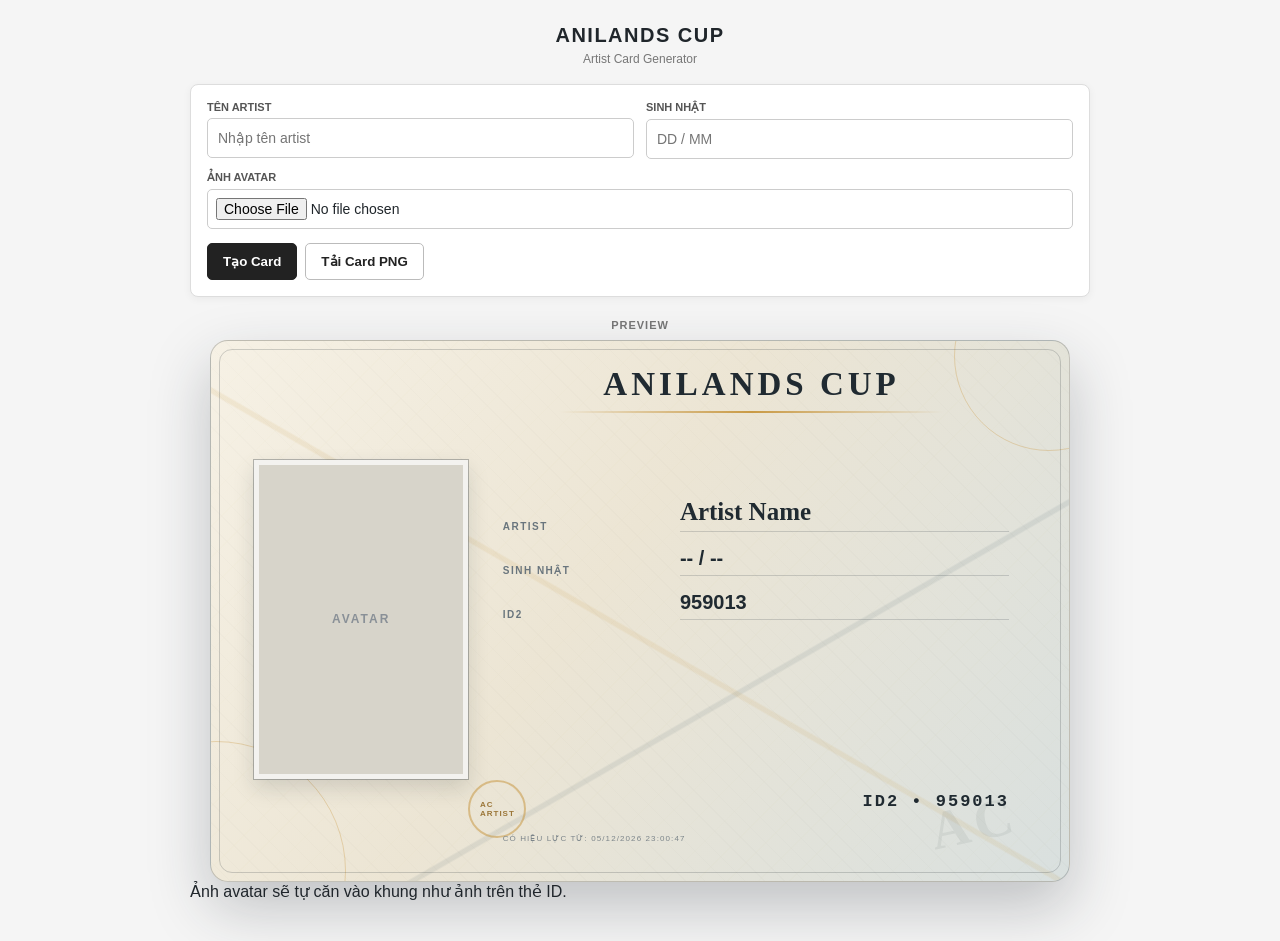
==== commit 2977df02: "Update index.html" ====
--- a/index.html
+++ b/index.html
@@ -201,178 +201,255 @@
 </div>
 
 <script>
-let currentId=null,currentCreated=null,avatarData=null;
-let editorImg=null;
-let imgX=0,imgY=0,imgScale=1;
-let drag=false,startX=0,startY=0,baseX=0,baseY=0;
-
-function randomId(){return Math.floor(100000+Math.random()*900000).toString()}
-function formatDate(value){
-  if(!value)return "-- / -- / ----";
-  const [y,m,d]=value.split("-");
-  return `${d} / ${m} / ${y}`;
-}
-function formatDateTime(date){
-  const p=n=>String(n).padStart(2,"0");
-  return `${p(date.getDate())}/${p(date.getMonth()+1)}/${date.getFullYear()} ${p(date.getHours())}:${p(date.getMinutes())}:${p(date.getSeconds())}`;
-}
-function createCard(){
-  const artist=document.getElementById("artist").value.trim()||"Artist Name";
-  const birthday=document.getElementById("birthday").value;
-  currentId=randomId();
-  currentCreated=new Date();
-  document.getElementById("outArtist").textContent=artist;
-  document.getElementById("outBirthday").textContent=formatDate(birthday);
-  document.getElementById("outId").textContent=currentId;
-  document.getElementById("cardId").textContent="ID2 • "+currentId;
-  document.getElementById("outValid").textContent="CÓ HIỆU LỰC TỪ: "+formatDateTime(currentCreated);
-}
-
-function fitNewImage(){
-  const area=document.getElementById("cropArea");
-  if(!editorImg)return;
-  const aw=area.clientWidth,ah=area.clientHeight;
-  const scale=Math.max(aw/editorImg.naturalWidth,ah/editorImg.naturalHeight);
-  imgScale=scale;
-  imgX=(aw-editorImg.naturalWidth*scale)/2;
-  imgY=(ah-editorImg.naturalHeight*scale)/2;
-  renderEditor();
-  updateCardPhoto();
-}
-function renderEditor(){
-  if(!editorImg)return;
-  editorImg.style.width=editorImg.naturalWidth*imgScale+"px";
-  editorImg.style.height=editorImg.naturalHeight*imgScale+"px";
-  editorImg.style.left=imgX+"px";
-  editorImg.style.top=imgY+"px";
-}
-function renderCardPhoto(){
-  const photo=document.getElementById("photo");
-  if(!editorImg)return;
-  photo.classList.remove("empty");
-  photo.innerHTML="";
-  const img=document.createElement("img");
-  img.src=avatarData;
-  img.style.width=editorImg.naturalWidth*imgScale+"px";
-  img.style.height=editorImg.naturalHeight*imgScale+"px";
-
-  const cardW=photo.clientWidth,cardH=photo.clientHeight;
-  // Editor and card use the same image framing ratio, so scale the position proportionally.
-  const area=document.getElementById("cropArea");
-  const sx=cardW/area.clientWidth,sy=cardH/area.clientHeight;
-  img.style.left=(imgX*sx)+"px";
-  img.style.top=(imgY*sy)+"px";
-  photo.style.overflow="hidden";
-  img.style.position="absolute";
-  photo.appendChild(img);
-}
-function updateCardPhoto(){renderCardPhoto()}
-function zoomPhoto(amount){
-  if(!editorImg)return;
-  const area=document.getElementById("cropArea");
-  const cx=area.clientWidth/2,cy=area.clientHeight/2;
-  const old=imgScale;
-  imgScale=Math.max(old*0.5,Math.min(old*4,old*(1+amount)));
-  imgX=cx-(cx-imgX)*(imgScale/old);
-  imgY=cy-(cy-imgY)*(imgScale/old);
-  renderEditor();updateCardPhoto();
-}
-function resetPhoto(){fitNewImage()}
-
-function pointerDown(e){
-  if(!editorImg)return;
-  drag=true;
-  const p=e.touches?e.touches[0]:e;
-  startX=p.clientX;startY=p.clientY;baseX=imgX;baseY=imgY;
-  document.getElementById("cropArea").classList.add("dragging");
-}
-function pointerMove(e){
-  if(!drag)return;
-  const p=e.touches?e.touches[0]:e;
-  imgX=baseX+(p.clientX-startX);
-  imgY=baseY+(p.clientY-startY);
-  renderEditor();updateCardPhoto();
-  if(e.cancelable)e.preventDefault();
-}
-function pointerUp(){
-  drag=false;
-  document.getElementById("cropArea").classList.remove("dragging");
-}
-
-const cropArea=document.getElementById("cropArea");
-cropArea.addEventListener("mousedown",pointerDown);
-window.addEventListener("mousemove",pointerMove);
-window.addEventListener("mouseup",pointerUp);
-cropArea.addEventListener("touchstart",pointerDown,{passive:false});
-window.addEventListener("touchmove",pointerMove,{passive:false});
-window.addEventListener("touchend",pointerUp);
-
-const avatarInput=document.getElementById("avatar");
-const avatarEditor=document.getElementById("avatarEditor");
-const zoomInput=document.getElementById("zoom");
-const photo=document.getElementById("photo");
-let avatarImg=null, imgX=0, imgY=0, zoom=1;
-let dragging=false, sx=0, sy=0, bx=0, by=0;
-
-function applyAvatar(){
-  if(avatarImg) avatarImg.style.transform=`translate(${imgX}px,${imgY}px) scale(${zoom})`;
-}
-avatarInput.addEventListener("change",e=>{
-  const file=e.target.files[0]; if(!file)return;
-  const reader=new FileReader();
-  reader.onload=ev=>{
-    avatarData=ev.target.result;
-    photo.classList.remove("empty"); photo.innerHTML="";
-    avatarImg=document.createElement("img");
-    avatarImg.src=avatarData; avatarImg.draggable=false;
-    photo.appendChild(avatarImg);
-    imgX=0; imgY=0; zoom=1; zoomInput.value=1;
-    avatarEditor.style.display="block";
-    avatarImg.onload=applyAvatar;
+(() => {
+  "use strict";
+
+  let currentId = "";
+  let currentCreated = null;
+  let avatarData = null;
+
+  const state = {
+    image: null,
+    x: 0,
+    y: 0,
+    scale: 1,
+    baseScale: 1,
+    dragging: false,
+    startX: 0,
+    startY: 0,
+    baseX: 0,
+    baseY: 0
   };
-  reader.readAsDataURL(file);
-});
-zoomInput.addEventListener("input",()=>{zoom=+zoomInput.value;applyAvatar()});
-function pos(e){
-  const q=e.touches?e.touches[0]:e;
-  return {x:q.clientX,y:q.clientY};
-}
-function down(e){
-  if(!avatarImg)return;
-  e.preventDefault(); dragging=true;
-  const q=pos(e); sx=q.x; sy=q.y; bx=imgX; by=imgY;
-}
-function move(e){
-  if(!dragging)return;
-  e.preventDefault();
-  const q=pos(e); imgX=bx+q.x-sx; imgY=by+q.y-sy; applyAvatar();
-}
-function up(){dragging=false}
-photo.addEventListener("mousedown",down);
-window.addEventListener("mousemove",move);
-window.addEventListener("mouseup",up);
-photo.addEventListener("touchstart",down,{passive:false});
-window.addEventListener("touchmove",move,{passive:false});
-window.addEventListener("touchend",up);
-
-createCard();
-  if(!window.html2canvas){
-    await new Promise((resolve,reject)=>{
-      const s=document.createElement("script");
-      s.src="https://cdnjs.cloudflare.com/ajax/libs/html2canvas/1.4.1/html2canvas.min.js";
-      s.onload=resolve;s.onerror=reject;document.head.appendChild(s);
-    });
-  }
-  updateCardPhoto();
-  const canvas=await html2canvas(document.getElementById("card"),{
-    scale:3,useCORS:true,backgroundColor:null
+
+  const $ = id => document.getElementById(id);
+
+  function randomId() {
+    return String(Math.floor(100000 + Math.random() * 900000));
+  }
+
+  function formatBirthday(value) {
+    if (!value) return "-- / --";
+    const digits = value.replace(/\D/g, "").slice(0, 4);
+    if (digits.length < 3) return digits || "-- / --";
+    return digits.slice(0, 2) + " / " + digits.slice(2, 4);
+  }
+
+  function formatDateTime(date) {
+    const pad = n => String(n).padStart(2, "0");
+    return [
+      pad(date.getDate()) + "/" + pad(date.getMonth() + 1) + "/" + date.getFullYear(),
+      pad(date.getHours()) + ":" + pad(date.getMinutes()) + ":" + pad(date.getSeconds())
+    ].join(" ");
+  }
+
+  function createCard() {
+    const artist = ($("artist").value || "").trim() || "Artist Name";
+    const birthdayRaw = ($("birthday").value || "").trim();
+
+    currentId = randomId();
+    currentCreated = new Date();
+
+    $("outArtist").textContent = artist;
+    $("outBirthday").textContent = formatBirthday(birthdayRaw);
+    $("outId").textContent = currentId;
+    $("cardId").textContent = "ID2 • " + currentId;
+    $("outValid").textContent = "CÓ HIỆU LỰC TỪ: " + formatDateTime(currentCreated);
+  }
+
+  function getAreaSize() {
+    const area = $("cropArea");
+    return { w: area.clientWidth, h: area.clientHeight };
+  }
+
+  function renderEditor() {
+    if (!state.image) return;
+    state.image.style.width = (state.image.naturalWidth * state.scale) + "px";
+    state.image.style.height = (state.image.naturalHeight * state.scale) + "px";
+    state.image.style.left = state.x + "px";
+    state.image.style.top = state.y + "px";
+  }
+
+  function fitImage() {
+    if (!state.image) return;
+
+    const { w, h } = getAreaSize();
+    const nw = state.image.naturalWidth;
+    const nh = state.image.naturalHeight;
+
+    if (!nw || !nh) return;
+
+    state.baseScale = Math.max(w / nw, h / nh);
+    state.scale = state.baseScale;
+    state.x = (w - nw * state.scale) / 2;
+    state.y = (h - nh * state.scale) / 2;
+
+    renderEditor();
+    renderCardPhoto();
+  }
+
+  function renderCardPhoto() {
+    const photo = $("photo");
+    if (!state.image || !avatarData) return;
+
+    photo.classList.remove("empty");
+    photo.innerHTML = "";
+
+    const img = document.createElement("img");
+    img.src = avatarData;
+
+    const { w: ew, h: eh } = getAreaSize();
+    const cw = photo.clientWidth;
+    const ch = photo.clientHeight;
+
+    const sx = cw / ew;
+    const sy = ch / eh;
+
+    img.style.position = "absolute";
+    img.style.width = (state.image.naturalWidth * state.scale * sx) + "px";
+    img.style.height = (state.image.naturalHeight * state.scale * sy) + "px";
+    img.style.left = (state.x * sx) + "px";
+    img.style.top = (state.y * sy) + "px";
+    img.style.maxWidth = "none";
+    img.style.display = "block";
+
+    photo.appendChild(img);
+  }
+
+  function zoomPhoto(delta) {
+    if (!state.image) return;
+
+    const { w, h } = getAreaSize();
+    const cx = w / 2;
+    const cy = h / 2;
+    const oldScale = state.scale;
+
+    state.scale = Math.max(
+      state.baseScale * 0.7,
+      Math.min(state.baseScale * 4, oldScale * (1 + delta))
+    );
+
+    state.x = cx - (cx - state.x) * (state.scale / oldScale);
+    state.y = cy - (cy - state.y) * (state.scale / oldScale);
+
+    renderEditor();
+    renderCardPhoto();
+  }
+
+  function resetPhoto() {
+    fitImage();
+  }
+
+  function pointerDown(e) {
+    if (!state.image) return;
+    const p = e.touches ? e.touches[0] : e;
+    state.dragging = true;
+    state.startX = p.clientX;
+    state.startY = p.clientY;
+    state.baseX = state.x;
+    state.baseY = state.y;
+    $("cropArea").classList.add("dragging");
+    if (e.cancelable) e.preventDefault();
+  }
+
+  function pointerMove(e) {
+    if (!state.dragging) return;
+    const p = e.touches ? e.touches[0] : e;
+    state.x = state.baseX + (p.clientX - state.startX);
+    state.y = state.baseY + (p.clientY - state.startY);
+    renderEditor();
+    renderCardPhoto();
+    if (e.cancelable) e.preventDefault();
+  }
+
+  function pointerUp() {
+    state.dragging = false;
+    $("cropArea").classList.remove("dragging");
+  }
+
+  // Birthday: chỉ DD/MM
+  $("birthday").addEventListener("input", e => {
+    // Cho phép nhập 2508 hoặc 25/08; tự định dạng thành 25 / 08.
+    let digits = e.target.value.replace(/\D/g, "").slice(0, 4);
+    e.target.value = digits.length > 2
+      ? digits.slice(0, 2) + " / " + digits.slice(2)
+      : digits;
   });
-  const a=document.createElement("a");
-  a.download=`ANILANDS-CUP-${currentId}.png`;
-  a.href=canvas.toDataURL("image/png");
-  a.click();
-}
-createCard();
+
+  // Upload avatar
+  $("avatar").addEventListener("change", e => {
+    const file = e.target.files && e.target.files[0];
+    if (!file) return;
+
+    const reader = new FileReader();
+    reader.onload = ev => {
+      avatarData = ev.target.result;
+
+      const cropArea = $("cropArea");
+      cropArea.innerHTML = "";
+
+      const img = document.createElement("img");
+      img.src = avatarData;
+      img.alt = "Avatar";
+      state.image = img;
+
+      cropArea.appendChild(img);
+      $("photoEditor").classList.add("show");
+
+      img.onload = () => {
+        fitImage();
+      };
+    };
+    reader.readAsDataURL(file);
+  });
+
+  // Drag editor
+  $("cropArea").addEventListener("mousedown", pointerDown);
+  window.addEventListener("mousemove", pointerMove);
+  window.addEventListener("mouseup", pointerUp);
+  $("cropArea").addEventListener("touchstart", pointerDown, { passive: false });
+  window.addEventListener("touchmove", pointerMove, { passive: false });
+  window.addEventListener("touchend", pointerUp);
+
+  // Expose button handlers
+  window.createCard = createCard;
+  window.zoomPhoto = zoomPhoto;
+  window.resetPhoto = resetPhoto;
+
+  // PNG export without external library: draw the visible card into canvas.
+  window.downloadCard = async function () {
+    if (!currentId) createCard();
+
+    try {
+      if (!window.html2canvas) {
+        await new Promise((resolve, reject) => {
+          const script = document.createElement("script");
+          script.src = "https://cdnjs.cloudflare.com/ajax/libs/html2canvas/1.4.1/html2canvas.min.js";
+          script.onload = resolve;
+          script.onerror = () => reject(new Error("Không tải được thư viện xuất PNG."));
+          document.head.appendChild(script);
+        });
+      }
+
+      const canvas = await window.html2canvas($("card"), {
+        scale: 3,
+        useCORS: true,
+        backgroundColor: null,
+        logging: false
+      });
+
+      const link = document.createElement("a");
+      link.download = "ANILANDS-CUP-" + currentId + ".png";
+      link.href = canvas.toDataURL("image/png");
+      link.click();
+    } catch (err) {
+      console.error(err);
+      alert("Không thể tải PNG. Card vẫn tạo bình thường; hãy thử lại khi có mạng.");
+    }
+  };
+
+  // Initial card
+  createCard();
+})();
 </script>
 </body>
-</html>
+  </html>
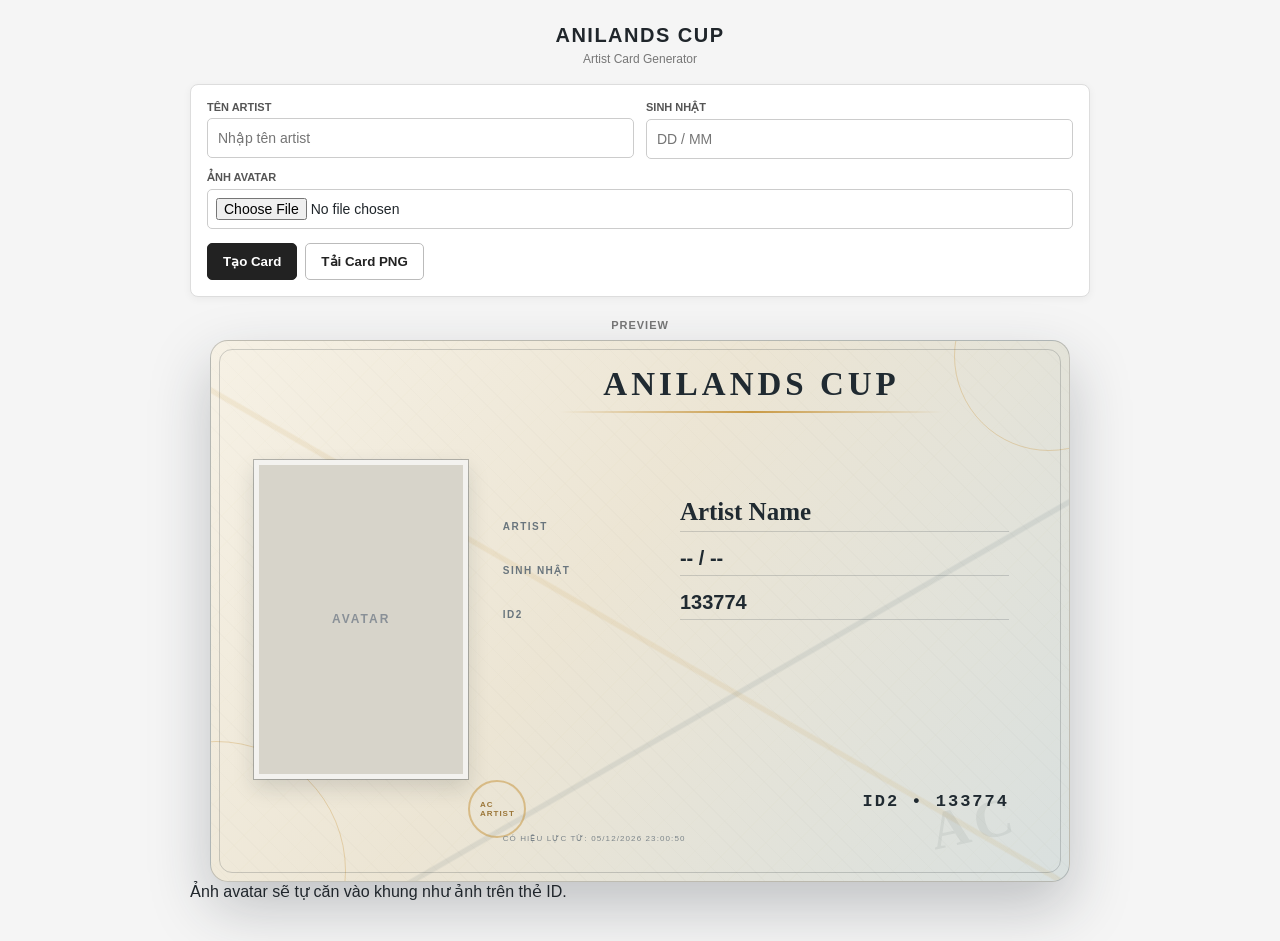
==== commit b33f9020: "Update index.html" ====
--- a/index.html
+++ b/index.html
@@ -129,19 +129,12 @@
 
       <div class="field">
         <label for="birthday">SINH NHẬT</label>
-        <input id="birthday" type="text" inputmode="numeric" placeholder="DD / MM" maxlength="5">
+        <input id="birthday" type="text" inputmode="numeric" placeholder="DD / MM" maxlength="7">
       </div>
 
       <div class="field full">
         <label for="avatar">ẢNH AVATAR</label>
         <input id="avatar" class="file" type="file" accept="image/png,image/jpeg,image/webp">
-        <div id="avatarEditor" style="display:none;margin-top:8px;padding:9px;border:1px solid #ddd;background:#fafafa">
-          <label style="display:flex;align-items:center;gap:8px;font-size:11px">
-            Zoom
-            <input id="zoom" type="range" min="1" max="3" step=".01" value="1" style="height:auto;padding:0">
-          </label>
-          <div style="font-size:11px;color:#777;margin-top:5px">Kéo ảnh trực tiếp trong khung để căn vị trí.</div>
-        </div>
         <div id="photoEditor" class="photo-editor">
           <div class="editor-label">CĂN CHỈNH ẢNH</div>
           <div id="cropArea" class="crop-area"></div>
@@ -366,14 +359,30 @@
     $("cropArea").classList.remove("dragging");
   }
 
-  // Birthday: chỉ DD/MM
+  // Birthday: cho phép gõ 1311 hoặc 13/11, luôn hiển thị 13 / 11
   $("birthday").addEventListener("input", e => {
-    // Cho phép nhập 2508 hoặc 25/08; tự định dạng thành 25 / 08.
-    let digits = e.target.value.replace(/\D/g, "").slice(0, 4);
-    e.target.value = digits.length > 2
-      ? digits.slice(0, 2) + " / " + digits.slice(2)
-      : digits;
+    const digits = e.target.value.replace(/\D/g, "").slice(0, 4);
+    e.target.value = digits.length <= 2
+      ? digits
+      : digits.slice(0, 2) + " / " + digits.slice(2, 4);
   });
+
+  // Zoom slider
+  if ($("zoom")) {
+    $("zoom").addEventListener("input", e => {
+      if (!state.image) return;
+      const oldScale = state.scale;
+      const target = Math.max(state.baseScale * 0.7,
+        Math.min(state.baseScale * 4, Number(e.target.value)));
+      const { w, h } = getAreaSize();
+      const cx = w / 2, cy = h / 2;
+      state.scale = target;
+      state.x = cx - (cx - state.x) * (state.scale / oldScale);
+      state.y = cy - (cy - state.y) * (state.scale / oldScale);
+      renderEditor();
+      renderCardPhoto();
+    });
+  }
 
   // Upload avatar
   $("avatar").addEventListener("change", e => {
@@ -452,4 +461,4 @@
 })();
 </script>
 </body>
-  </html>
+</html>
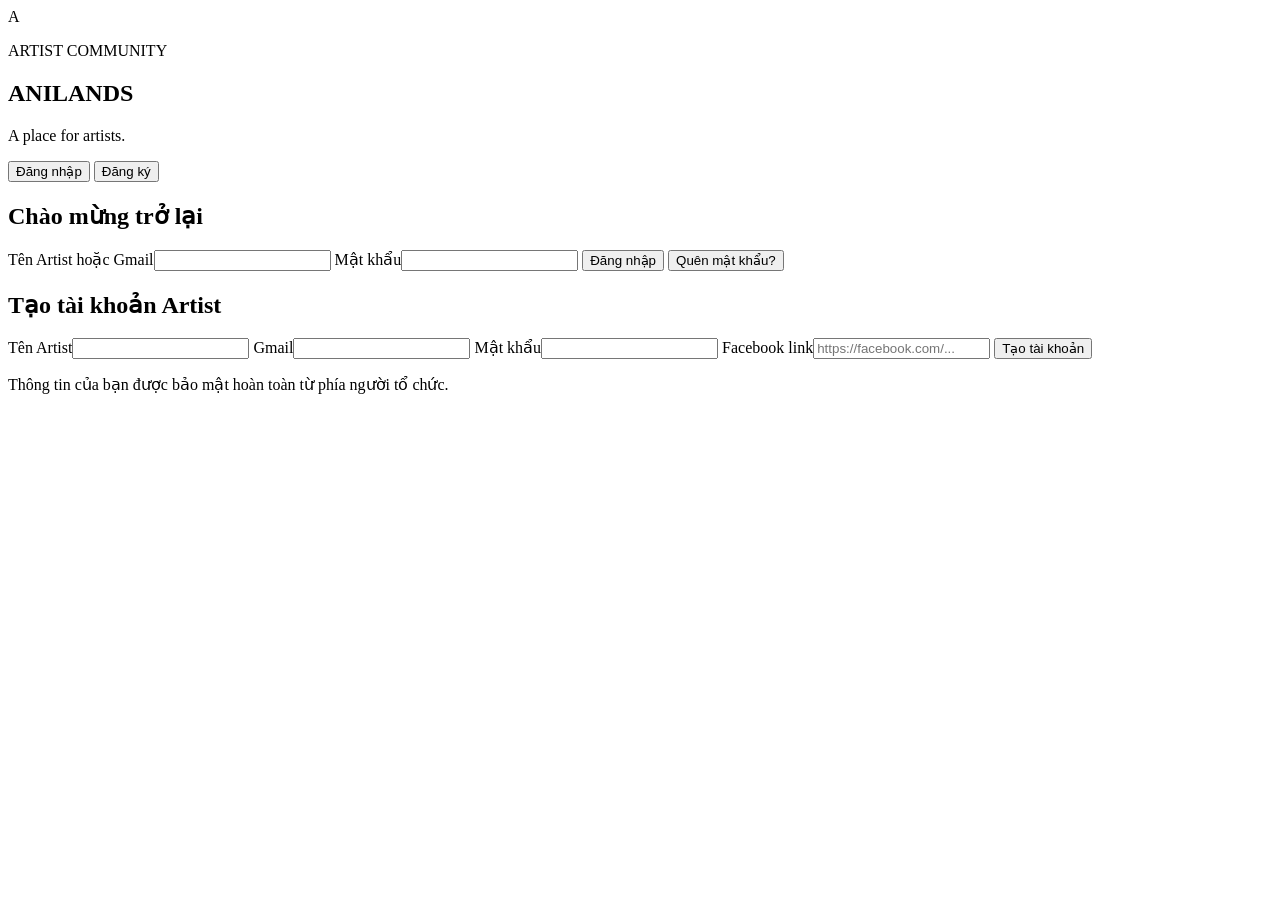
==== commit 7c0d8776: "Add files via upload" ====
--- a/index.html
+++ b/index.html
@@ -1,464 +1,48 @@
-<!DOCTYPE html>
+<!doctype html>
 <html lang="vi">
 <head>
-<meta charset="UTF-8">
-<meta name="viewport" content="width=device-width, initial-scale=1.0">
-<title>ANILANDS CUP — Artist Card</title>
-<style>
-*{box-sizing:border-box}
-:root{--ink:#17212b;--muted:#6b747b;--gold:#c99a45}
-body{
-  margin:0;min-height:100vh;font-family:Arial,Helvetica,sans-serif;
-  background:#f5f5f5;color:#20262b;padding:24px 12px 40px
-}
-.wrap{width:min(900px,100%);margin:auto}
-h1{margin:0 0 5px;text-align:center;font-size:20px;letter-spacing:1.5px}
-.sub{text-align:center;color:#777;font-size:12px;margin-bottom:18px}
-.panel{
-  background:#fff;border:1px solid #ddd;border-radius:8px;padding:16px;
-  box-shadow:0 2px 8px rgba(0,0,0,.05)
-}
-.form{display:grid;grid-template-columns:1fr 1fr;gap:12px}
-.field{display:flex;flex-direction:column;gap:5px}
-.field.full{grid-column:1/-1}
-label{font-size:11px;font-weight:bold;color:#555}
-input{
-  width:100%;height:40px;border:1px solid #ccc;border-radius:5px;
-  padding:0 10px;font-size:14px;background:#fff;outline:none
-}
-input:focus{border-color:#888}
-.file{padding:8px;height:auto}
-.actions{display:flex;gap:8px;margin-top:14px}
-button{
-  border:1px solid #222;border-radius:5px;padding:10px 15px;
-  font-weight:bold;cursor:pointer;background:#222;color:#fff
-}
-button.secondary{background:#fff;color:#222;border-color:#bbb}
-button:hover{opacity:.9}
-.photo-editor{
-  display:none;margin-top:12px;border-top:1px solid #eee;padding-top:12px
-}
-.photo-editor.show{display:block}
-.editor-label{font-size:11px;font-weight:bold;color:#555;margin-bottom:7px}
-.crop-area{
-  position:relative;width:180px;height:220px;margin:0 auto;
-  overflow:hidden;background:#e8e8e8;border:1px solid #aaa;
-  touch-action:none;cursor:grab
-}
-.crop-area.dragging{cursor:grabbing}
-.crop-area img{
-  position:absolute;max-width:none;user-select:none;-webkit-user-drag:none;
-  transform-origin:0 0
-}
-.controls{
-  width:180px;margin:10px auto 0;display:grid;grid-template-columns:1fr 1fr;
-  gap:7px
-}
-.controls button{padding:7px;font-size:11px;background:#fff;color:#333;border-color:#ccc}
-.controls .wide{grid-column:1/-1}
-.tip{text-align:center;font-size:10px;color:#888;margin-top:7px}
-.preview-title{text-align:center;font-size:11px;font-weight:bold;letter-spacing:1px;color:#777;margin:22px 0 9px}
-.card-shell{display:flex;justify-content:center}
+  <meta charset="utf-8">
+  <meta name="viewport" content="width=device-width, initial-scale=1">
+  <title>ANILANDS — Đăng nhập</title>
+  <link rel="stylesheet" href="css/style.css">
+</head>
+<body class="auth-page">
+  <main class="auth-shell">
+    <section class="brand-panel">
+      <div class="brand-mark">A</div>
+      <p class="eyebrow">ARTIST COMMUNITY</p>
+      <h1>ANILANDS</h1>
+      <p class="brand-caption">A place for artists.</p>
+    </section>
 
-/* CARD — giữ nguyên thiết kế card */
-.artist-card{
-  position:relative;width:min(860px,100%);aspect-ratio:1.586/1;overflow:hidden;
-  border-radius:18px;background:linear-gradient(125deg,#f6f1e5 0%,#ece5d4 45%,#d9e0df 100%);
-  border:1px solid rgba(47,54,59,.25);box-shadow:0 25px 60px rgba(31,39,46,.25);
-  color:#202a31;isolation:isolate
-}
-.artist-card:before{
-  content:"";position:absolute;inset:0;z-index:-1;
-  background:linear-gradient(30deg,transparent 0 47%,rgba(201,154,69,.12) 47.2% 47.6%,transparent 47.8%),
-  linear-gradient(150deg,transparent 0 63%,rgba(44,73,89,.09) 63.2% 63.6%,transparent 63.8%)
-}
-.artist-card:after{
-  content:"";position:absolute;inset:8px;border:1px solid rgba(52,61,67,.22);
-  border-radius:13px;pointer-events:none
-}
-.pattern{position:absolute;inset:0;opacity:.24;pointer-events:none;background-image:
-  repeating-linear-gradient(45deg,transparent 0 13px,rgba(50,60,65,.05) 13px 14px),
-  repeating-linear-gradient(-45deg,transparent 0 21px,rgba(201,154,69,.06) 21px 22px);
-  mix-blend-mode:multiply
-}
-.corner{position:absolute;width:190px;height:190px;border-radius:50%;border:1px solid rgba(201,154,69,.34)}
-.c1{right:-75px;top:-80px}.c2{left:-125px;bottom:-120px;width:260px;height:260px}
-.header{position:absolute;top:25px;left:32%;right:6%;text-align:center}
-.brand{font-family:Georgia,"Times New Roman",serif;font-weight:900;font-size:clamp(19px,3.1vw,33px);letter-spacing:4px}
-.rule{height:2px;width:72%;margin:8px auto 0;background:linear-gradient(90deg,transparent,var(--gold),transparent)}
-.photo{
-  position:absolute;left:5%;top:22%;width:25%;height:59%;
-  border:5px solid rgba(255,255,255,.7);outline:1px solid rgba(57,66,72,.35);
-  background:#d7d4ca;overflow:hidden;box-shadow:0 9px 20px rgba(30,38,43,.15)
-}
-.photo img{position:absolute;max-width:none;display:block}
-.photo.empty:before{content:"AVATAR";position:absolute;inset:0;display:grid;place-items:center;color:#899097;font-size:12px;font-weight:900;letter-spacing:2px}
-.info{position:absolute;left:34%;right:7%;top:29%;display:grid;gap:15px}
-.row{display:grid;grid-template-columns:35% 65%;align-items:end}
-.k{color:#69757d;font-size:10px;font-weight:900;letter-spacing:1.5px;text-transform:uppercase}
-.v{font-size:clamp(13px,2vw,20px);font-weight:750;border-bottom:1px solid rgba(35,45,55,.18);padding-bottom:5px;min-height:26px}
-.artist-name{font-family:Georgia,"Times New Roman",serif;font-size:clamp(16px,2.4vw,25px)}
-.id{position:absolute;right:7%;bottom:13%;font-family:monospace;font-size:clamp(11px,1.7vw,17px);font-weight:800;letter-spacing:2px}
-.footer-note{position:absolute;left:34%;bottom:7%;font-size:8px;letter-spacing:1.1px;color:#7c858a}
-.watermark{position:absolute;right:6%;bottom:5%;font-size:clamp(28px,5vw,54px);font-family:Georgia,serif;font-weight:900;letter-spacing:5px;color:rgba(40,52,59,.07);transform:rotate(-12deg);pointer-events:none}
-.seal{position:absolute;left:30%;bottom:8%;width:58px;height:58px;border-radius:50%;border:2px solid rgba(201,154,69,.55);display:grid;place-items:center;font-size:8px;font-weight:900;letter-spacing:1px;color:#9b7638}
-@media(max-width:620px){
-  body{padding:18px 10px 35px}.form{grid-template-columns:1fr}.field.full{grid-column:auto}
-  .actions{flex-wrap:wrap}.actions button{flex:1}
-  .artist-card{border-radius:12px}.header{top:17px;left:31%}
-  .photo{left:4.5%;top:25%;width:26%;height:51%;border-width:3px}
-  .info{left:34%;top:28%;gap:9px}.row{grid-template-columns:1fr}
-  .k{font-size:7px}.v{font-size:11px;min-height:18px;padding-bottom:3px}
-  .brand{font-size:15px;letter-spacing:2px}.rule{margin-top:4px}
-  .seal{width:38px;height:38px;font-size:5px;left:29%;bottom:7%}
-  .footer-note{left:34%;bottom:6%;font-size:5px}.id{bottom:12%;font-size:8px}
-}
-</style>
-</head>
-<body>
-<div class="wrap">
-  <h1>ANILANDS CUP</h1>
-  <div class="sub">Artist Card Generator</div>
-
-  <div class="panel">
-    <div class="form">
-      <div class="field">
-        <label for="artist">TÊN ARTIST</label>
-        <input id="artist" type="text" placeholder="Nhập tên artist" maxlength="40">
+    <section class="auth-card">
+      <div class="tabs">
+        <button class="tab active" data-tab="login" type="button">Đăng nhập</button>
+        <button class="tab" data-tab="register" type="button">Đăng ký</button>
       </div>
 
-      <div class="field">
-        <label for="birthday">SINH NHẬT</label>
-        <input id="birthday" type="text" inputmode="numeric" placeholder="DD / MM" maxlength="7">
-      </div>
+      <form id="loginForm" class="form-panel">
+        <h2>Chào mừng trở lại</h2>
+        <label>Tên Artist hoặc Gmail<input name="identity" autocomplete="username" required></label>
+        <label>Mật khẩu<input name="password" type="password" autocomplete="current-password" required></label>
+        <button class="primary-btn" type="submit">Đăng nhập</button>
+        <button class="text-btn" id="forgotBtn" type="button">Quên mật khẩu?</button>
+      </form>
 
-      <div class="field full">
-        <label for="avatar">ẢNH AVATAR</label>
-        <input id="avatar" class="file" type="file" accept="image/png,image/jpeg,image/webp">
-        <div id="photoEditor" class="photo-editor">
-          <div class="editor-label">CĂN CHỈNH ẢNH</div>
-          <div id="cropArea" class="crop-area"></div>
-          <div class="controls">
-            <button type="button" onclick="zoomPhoto(-0.1)">− Zoom</button>
-            <button type="button" onclick="zoomPhoto(0.1)">+ Zoom</button>
-            <button type="button" class="wide" onclick="resetPhoto()">Đặt lại vị trí</button>
-          </div>
-          <div class="tip">Kéo ảnh để di chuyển · dùng Zoom để phóng to/thu nhỏ</div>
-        </div>
-      </div>
-    </div>
-
-    <div class="actions">
-      <button onclick="createCard()">Tạo Card</button>
-      <button class="secondary" onclick="downloadCard()">Tải Card PNG</button>
-    </div>
-  </div>
-
-  <div class="preview-title">PREVIEW</div>
-
-  <div class="card-shell">
-    <div id="card" class="artist-card">
-      <div class="pattern"></div>
-      <div class="corner c1"></div>
-      <div class="corner c2"></div>
-
-      <div class="header">
-        <div class="brand">ANILANDS CUP</div>
-        <div class="rule"></div>
-      </div>
-
-      <div id="photo" class="photo empty"></div>
-
-      <div class="info">
-        <div class="row">
-          <div class="k">Artist</div>
-          <div id="outArtist" class="v artist-name">Artist Name</div>
-        </div>
-        <div class="row">
-          <div class="k">Sinh nhật</div>
-          <div id="outBirthday" class="v">-- / -- / ----</div>
-        </div>
-        <div class="row">
-          <div class="k">ID2</div>
-          <div id="outId" class="v">------</div>
-        </div>
-      </div>
-
-      <div class="seal">AC<br>ARTIST</div>
-      <div id="outValid" class="footer-note">CÓ HIỆU LỰC TỪ: --/--/---- --:--:--</div>
-      <div class="watermark">AC</div>
-      <div id="cardId" class="id">ID2 • ------</div>
-    </div>
-  </div>
-  <div class="hint">Ảnh avatar sẽ tự căn vào khung như ảnh trên thẻ ID.</div>
-</div>
-
-<script>
-(() => {
-  "use strict";
-
-  let currentId = "";
-  let currentCreated = null;
-  let avatarData = null;
-
-  const state = {
-    image: null,
-    x: 0,
-    y: 0,
-    scale: 1,
-    baseScale: 1,
-    dragging: false,
-    startX: 0,
-    startY: 0,
-    baseX: 0,
-    baseY: 0
-  };
-
-  const $ = id => document.getElementById(id);
-
-  function randomId() {
-    return String(Math.floor(100000 + Math.random() * 900000));
-  }
-
-  function formatBirthday(value) {
-    if (!value) return "-- / --";
-    const digits = value.replace(/\D/g, "").slice(0, 4);
-    if (digits.length < 3) return digits || "-- / --";
-    return digits.slice(0, 2) + " / " + digits.slice(2, 4);
-  }
-
-  function formatDateTime(date) {
-    const pad = n => String(n).padStart(2, "0");
-    return [
-      pad(date.getDate()) + "/" + pad(date.getMonth() + 1) + "/" + date.getFullYear(),
-      pad(date.getHours()) + ":" + pad(date.getMinutes()) + ":" + pad(date.getSeconds())
-    ].join(" ");
-  }
-
-  function createCard() {
-    const artist = ($("artist").value || "").trim() || "Artist Name";
-    const birthdayRaw = ($("birthday").value || "").trim();
-
-    currentId = randomId();
-    currentCreated = new Date();
-
-    $("outArtist").textContent = artist;
-    $("outBirthday").textContent = formatBirthday(birthdayRaw);
-    $("outId").textContent = currentId;
-    $("cardId").textContent = "ID2 • " + currentId;
-    $("outValid").textContent = "CÓ HIỆU LỰC TỪ: " + formatDateTime(currentCreated);
-  }
-
-  function getAreaSize() {
-    const area = $("cropArea");
-    return { w: area.clientWidth, h: area.clientHeight };
-  }
-
-  function renderEditor() {
-    if (!state.image) return;
-    state.image.style.width = (state.image.naturalWidth * state.scale) + "px";
-    state.image.style.height = (state.image.naturalHeight * state.scale) + "px";
-    state.image.style.left = state.x + "px";
-    state.image.style.top = state.y + "px";
-  }
-
-  function fitImage() {
-    if (!state.image) return;
-
-    const { w, h } = getAreaSize();
-    const nw = state.image.naturalWidth;
-    const nh = state.image.naturalHeight;
-
-    if (!nw || !nh) return;
-
-    state.baseScale = Math.max(w / nw, h / nh);
-    state.scale = state.baseScale;
-    state.x = (w - nw * state.scale) / 2;
-    state.y = (h - nh * state.scale) / 2;
-
-    renderEditor();
-    renderCardPhoto();
-  }
-
-  function renderCardPhoto() {
-    const photo = $("photo");
-    if (!state.image || !avatarData) return;
-
-    photo.classList.remove("empty");
-    photo.innerHTML = "";
-
-    const img = document.createElement("img");
-    img.src = avatarData;
-
-    const { w: ew, h: eh } = getAreaSize();
-    const cw = photo.clientWidth;
-    const ch = photo.clientHeight;
-
-    const sx = cw / ew;
-    const sy = ch / eh;
-
-    img.style.position = "absolute";
-    img.style.width = (state.image.naturalWidth * state.scale * sx) + "px";
-    img.style.height = (state.image.naturalHeight * state.scale * sy) + "px";
-    img.style.left = (state.x * sx) + "px";
-    img.style.top = (state.y * sy) + "px";
-    img.style.maxWidth = "none";
-    img.style.display = "block";
-
-    photo.appendChild(img);
-  }
-
-  function zoomPhoto(delta) {
-    if (!state.image) return;
-
-    const { w, h } = getAreaSize();
-    const cx = w / 2;
-    const cy = h / 2;
-    const oldScale = state.scale;
-
-    state.scale = Math.max(
-      state.baseScale * 0.7,
-      Math.min(state.baseScale * 4, oldScale * (1 + delta))
-    );
-
-    state.x = cx - (cx - state.x) * (state.scale / oldScale);
-    state.y = cy - (cy - state.y) * (state.scale / oldScale);
-
-    renderEditor();
-    renderCardPhoto();
-  }
-
-  function resetPhoto() {
-    fitImage();
-  }
-
-  function pointerDown(e) {
-    if (!state.image) return;
-    const p = e.touches ? e.touches[0] : e;
-    state.dragging = true;
-    state.startX = p.clientX;
-    state.startY = p.clientY;
-    state.baseX = state.x;
-    state.baseY = state.y;
-    $("cropArea").classList.add("dragging");
-    if (e.cancelable) e.preventDefault();
-  }
-
-  function pointerMove(e) {
-    if (!state.dragging) return;
-    const p = e.touches ? e.touches[0] : e;
-    state.x = state.baseX + (p.clientX - state.startX);
-    state.y = state.baseY + (p.clientY - state.startY);
-    renderEditor();
-    renderCardPhoto();
-    if (e.cancelable) e.preventDefault();
-  }
-
-  function pointerUp() {
-    state.dragging = false;
-    $("cropArea").classList.remove("dragging");
-  }
-
-  // Birthday: cho phép gõ 1311 hoặc 13/11, luôn hiển thị 13 / 11
-  $("birthday").addEventListener("input", e => {
-    const digits = e.target.value.replace(/\D/g, "").slice(0, 4);
-    e.target.value = digits.length <= 2
-      ? digits
-      : digits.slice(0, 2) + " / " + digits.slice(2, 4);
-  });
-
-  // Zoom slider
-  if ($("zoom")) {
-    $("zoom").addEventListener("input", e => {
-      if (!state.image) return;
-      const oldScale = state.scale;
-      const target = Math.max(state.baseScale * 0.7,
-        Math.min(state.baseScale * 4, Number(e.target.value)));
-      const { w, h } = getAreaSize();
-      const cx = w / 2, cy = h / 2;
-      state.scale = target;
-      state.x = cx - (cx - state.x) * (state.scale / oldScale);
-      state.y = cy - (cy - state.y) * (state.scale / oldScale);
-      renderEditor();
-      renderCardPhoto();
-    });
-  }
-
-  // Upload avatar
-  $("avatar").addEventListener("change", e => {
-    const file = e.target.files && e.target.files[0];
-    if (!file) return;
-
-    const reader = new FileReader();
-    reader.onload = ev => {
-      avatarData = ev.target.result;
-
-      const cropArea = $("cropArea");
-      cropArea.innerHTML = "";
-
-      const img = document.createElement("img");
-      img.src = avatarData;
-      img.alt = "Avatar";
-      state.image = img;
-
-      cropArea.appendChild(img);
-      $("photoEditor").classList.add("show");
-
-      img.onload = () => {
-        fitImage();
-      };
-    };
-    reader.readAsDataURL(file);
-  });
-
-  // Drag editor
-  $("cropArea").addEventListener("mousedown", pointerDown);
-  window.addEventListener("mousemove", pointerMove);
-  window.addEventListener("mouseup", pointerUp);
-  $("cropArea").addEventListener("touchstart", pointerDown, { passive: false });
-  window.addEventListener("touchmove", pointerMove, { passive: false });
-  window.addEventListener("touchend", pointerUp);
-
-  // Expose button handlers
-  window.createCard = createCard;
-  window.zoomPhoto = zoomPhoto;
-  window.resetPhoto = resetPhoto;
-
-  // PNG export without external library: draw the visible card into canvas.
-  window.downloadCard = async function () {
-    if (!currentId) createCard();
-
-    try {
-      if (!window.html2canvas) {
-        await new Promise((resolve, reject) => {
-          const script = document.createElement("script");
-          script.src = "https://cdnjs.cloudflare.com/ajax/libs/html2canvas/1.4.1/html2canvas.min.js";
-          script.onload = resolve;
-          script.onerror = () => reject(new Error("Không tải được thư viện xuất PNG."));
-          document.head.appendChild(script);
-        });
-      }
-
-      const canvas = await window.html2canvas($("card"), {
-        scale: 3,
-        useCORS: true,
-        backgroundColor: null,
-        logging: false
-      });
-
-      const link = document.createElement("a");
-      link.download = "ANILANDS-CUP-" + currentId + ".png";
-      link.href = canvas.toDataURL("image/png");
-      link.click();
-    } catch (err) {
-      console.error(err);
-      alert("Không thể tải PNG. Card vẫn tạo bình thường; hãy thử lại khi có mạng.");
-    }
-  };
-
-  // Initial card
-  createCard();
-})();
-</script>
+      <form id="registerForm" class="form-panel hidden">
+        <h2>Tạo tài khoản Artist</h2>
+        <label>Tên Artist<input name="artistName" maxlength="40" required></label>
+        <label>Gmail<input name="email" type="email" autocomplete="email" required></label>
+        <label>Mật khẩu<input name="password" type="password" minlength="8" autocomplete="new-password" required></label>
+        <label>Facebook link<input name="facebook" type="url" placeholder="https://facebook.com/..." required></label>
+        <button class="primary-btn" type="submit">Tạo tài khoản</button>
+        <p class="privacy">Thông tin của bạn được bảo mật hoàn toàn từ phía người tổ chức.</p>
+      </form>
+      <p id="notice" class="notice" role="status"></p>
+    </section>
+  </main>
+  <script src="js/config.js"></script>
+  <script src="js/api.js"></script>
+  <script src="js/app.js"></script>
 </body>
 </html>
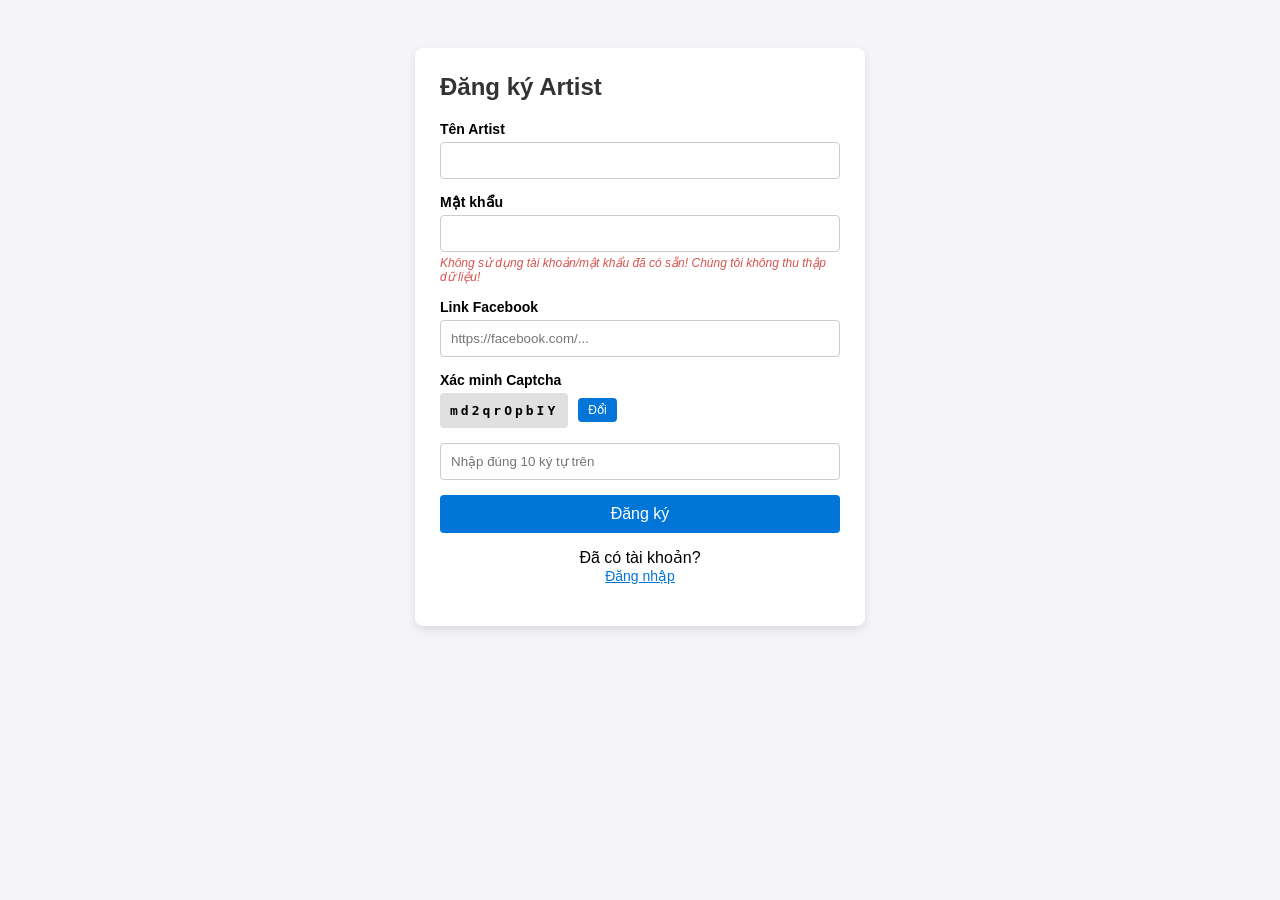
==== commit 4fc8e0cd: "Create index.html" ====
--- a/index.html
+++ b/index.html
@@ -1,48 +1,239 @@
-<!doctype html>
+<!DOCTYPE html>
 <html lang="vi">
 <head>
-  <meta charset="utf-8">
-  <meta name="viewport" content="width=device-width, initial-scale=1">
-  <title>ANILANDS — Đăng nhập</title>
-  <link rel="stylesheet" href="css/style.css">
+  <meta charset="UTF-8">
+  <meta name="viewport" content="width=device-width, initial-scale=1.0">
+  <title>Hệ thống Artist</title>
+  <style>
+    body { font-family: Arial, sans-serif; background: #f4f4f9; display: flex; justify-content: center; padding-top: 40px; }
+    .card { background: #fff; padding: 25px; border-radius: 8px; box-shadow: 0 4px 10px rgba(0,0,0,0.1); width: 100%; max-width: 400px; margin-bottom: 20px; }
+    h2 { margin-top: 0; color: #333; }
+    .input-group { margin-bottom: 15px; }
+    label { display: block; margin-bottom: 5px; font-weight: bold; font-size: 14px; }
+    input { width: 100%; padding: 10px; border: 1px solid #ccc; border-radius: 4px; box-sizing: border-box; }
+    .warning { color: #d9534f; font-size: 12px; margin-top: 4px; font-style: italic; }
+    .captcha-box { display: flex; gap: 10px; align-items: center; margin-bottom: 15px; }
+    .captcha-code { background: #e0e0e0; padding: 10px; font-weight: bold; letter-spacing: 3px; border-radius: 4px; user-select: none; font-family: monospace; }
+    button { width: 100%; padding: 10px; background: #0275d8; color: white; border: none; border-radius: 4px; cursor: pointer; font-size: 16px; }
+    button:hover { background: #025aa5; }
+    .tab-btn { background: none; color: #0275d8; border: none; cursor: pointer; text-decoration: underline; padding: 0; font-size: 14px; }
+    #main-page { display: none; text-align: center; }
+    .alert-success { background: #d4edda; color: #155724; padding: 15px; border-radius: 4px; border: 1px solid #c3e6cb; line-height: 1.5; }
+  </style>
 </head>
-<body class="auth-page">
-  <main class="auth-shell">
-    <section class="brand-panel">
-      <div class="brand-mark">A</div>
-      <p class="eyebrow">ARTIST COMMUNITY</p>
-      <h1>ANILANDS</h1>
-      <p class="brand-caption">A place for artists.</p>
-    </section>
-
-    <section class="auth-card">
-      <div class="tabs">
-        <button class="tab active" data-tab="login" type="button">Đăng nhập</button>
-        <button class="tab" data-tab="register" type="button">Đăng ký</button>
-      </div>
-
-      <form id="loginForm" class="form-panel">
-        <h2>Chào mừng trở lại</h2>
-        <label>Tên Artist hoặc Gmail<input name="identity" autocomplete="username" required></label>
-        <label>Mật khẩu<input name="password" type="password" autocomplete="current-password" required></label>
-        <button class="primary-btn" type="submit">Đăng nhập</button>
-        <button class="text-btn" id="forgotBtn" type="button">Quên mật khẩu?</button>
-      </form>
-
-      <form id="registerForm" class="form-panel hidden">
-        <h2>Tạo tài khoản Artist</h2>
-        <label>Tên Artist<input name="artistName" maxlength="40" required></label>
-        <label>Gmail<input name="email" type="email" autocomplete="email" required></label>
-        <label>Mật khẩu<input name="password" type="password" minlength="8" autocomplete="new-password" required></label>
-        <label>Facebook link<input name="facebook" type="url" placeholder="https://facebook.com/..." required></label>
-        <button class="primary-btn" type="submit">Tạo tài khoản</button>
-        <p class="privacy">Thông tin của bạn được bảo mật hoàn toàn từ phía người tổ chức.</p>
-      </form>
-      <p id="notice" class="notice" role="status"></p>
-    </section>
-  </main>
-  <script src="js/config.js"></script>
-  <script src="js/api.js"></script>
-  <script src="js/app.js"></script>
+<body>
+
+<div id="auth-container">
+  <!-- FORM ĐĂNG KÝ -->
+  <div id="register-card" class="card">
+    <h2>Đăng ký Artist</h2>
+    <form id="register-form">
+      <div class="input-group">
+        <label>Tên Artist</label>
+        <input type="text" id="reg-username" required>
+      </div>
+      <div class="input-group">
+        <label>Mật khẩu</label>
+        <input type="password" id="reg-password" required>
+        <div class="warning">Không sử dụng tài khoản/mật khẩu đã có sẵn! Chúng tôi không thu thập dữ liệu!</div>
+      </div>
+      <div class="input-group">
+        <label>Link Facebook</label>
+        <input type="url" id="reg-facebook" placeholder="https://facebook.com/..." required>
+      </div>
+      <div class="input-group">
+        <label>Xác minh Captcha</label>
+        <div class="captcha-box">
+          <span id="reg-captcha-code" class="captcha-code"></span>
+          <button type="button" onclick="generateCaptcha('reg')" style="width:auto; padding:5px 10px; font-size:12px;">Đổi</button>
+        </div>
+        <input type="text" id="reg-captcha-input" placeholder="Nhập đúng 10 ký tự trên" required>
+      </div>
+      <button type="submit">Đăng ký</button>
+    </form>
+    <p style="text-align: center; margin-top: 15px;">
+      Đã có tài khoản? <button class="tab-btn" onclick="toggleAuth('login')">Đăng nhập</button>
+    </p>
+  </div>
+
+  <!-- FORM ĐĂNG NHẬP -->
+  <div id="login-card" class="card" style="display: none;">
+    <h2>Đăng nhập Artist</h2>
+    <form id="login-form">
+      <div class="input-group">
+        <label>Tên Artist</label>
+        <input type="text" id="login-username" required>
+      </div>
+      <div class="input-group">
+        <label>Mật khẩu</label>
+        <input type="password" id="login-password" required>
+        <div class="warning">Không sử dụng tài khoản/mật khẩu đã có sẵn! Chúng tôi không thu thập dữ liệu!</div>
+      </div>
+      <div class="input-group">
+        <label>Xác minh Captcha</label>
+        <div class="captcha-box">
+          <span id="login-captcha-code" class="captcha-code"></span>
+          <button type="button" onclick="generateCaptcha('login')" style="width:auto; padding:5px 10px; font-size:12px;">Đổi</button>
+        </div>
+        <input type="text" id="login-captcha-input" placeholder="Nhập đúng 10 ký tự trên" required>
+      </div>
+      <button type="submit">Đăng nhập</button>
+    </form>
+    <p style="text-align: center; margin-top: 15px;">
+      Chưa có tài khoản? <button class="tab-btn" onclick="toggleAuth('register')">Đăng ký ngay</button>
+    </p>
+  </div>
+</div>
+
+<!-- TRANG CHÍNH SAU KHI THÀNH CÔNG -->
+<div id="main-page" class="card">
+  <h2>Trang Chủ Artist</h2>
+  <div class="alert-success">
+    Chúc mừng bạn đăng ký thành công, uuid của bạn là <b id="user-uuid">...</b>!<br>
+    Chúng tôi sẽ liên hệ bạn thông qua link facebook bạn đã cung cấp!
+  </div>
+  <button onclick="location.reload()" style="margin-top: 20px; background: #6c757d;">Đăng xuất</button>
+</div>
+
+<script>
+  // === ĐÃ CẤU HÌNH THÔNG TIN THẬT CỦA BẠN ===
+  const SPREADSHEET_ID = '15KCeZ5RJafim42c_QgTpi1AqoXAsQ-8XHAwrWcX68yw';
+  const API_KEY = 'ciMYfn0-atFwf_GzLCdEuecSgiBA0L0Wyu4V5FMA7D36CLMN8EfrMCCHlNI';
+  const SHEET_NAME = 'Users';
+
+  let captchas = { reg: '', login: '' };
+
+  // Tạo mã Captcha ngẫu nhiên 10 ký tự
+  function generateCaptcha(type) {
+    const chars = 'ABCDEFGHIJKLMNOPQRSTUVWXYZabcdefghijklmnopqrstuvwxyz0123456789';
+    let result = '';
+    for (let i = 0; i < 10; i++) {
+      result += chars.charAt(Math.floor(Math.random() * chars.length));
+    }
+    captchas[type] = result;
+    document.getElementById(`${type}-captcha-code`).innerText = result;
+  }
+
+  // Chuyển đổi giữa Form Đăng ký và Đăng nhập
+  function toggleAuth(type) {
+    document.getElementById('register-card').style.display = type === 'register' ? 'block' : 'none';
+    document.getElementById('login-card').style.display = type === 'login' ? 'block' : 'none';
+  }
+
+  // Xử lý ĐĂNG KÝ
+  document.getElementById('register-form').addEventListener('submit', async function(e) {
+    e.preventDefault();
+    const username = document.getElementById('reg-username').value.trim();
+    const password = document.getElementById('reg-password').value;
+    const facebook = document.getElementById('reg-facebook').value.trim();
+    const captchaInput = document.getElementById('reg-captcha-input').value.trim();
+
+    if (captchaInput !== captchas.reg) {
+      alert('Mã Captcha không chính xác!');
+      generateCaptcha('reg');
+      return;
+    }
+
+    try {
+      // 1. Lấy danh sách user hiện tại để kiểm tra tên trùng và tính UUID
+      const res = await fetch(`https://api.sheetson.com/v2/sheets/${SHEET_NAME}?spreadsheetId=${SPREADSHEET_ID}`, {
+        headers: {
+          'Authorization': `Bearer ${API_KEY}`,
+          'X-Spreadsheet-Id': SPREADSHEET_ID
+        }
+      });
+      const data = await res.json();
+      const users = data.results || [];
+
+      // Kiểm tra tên Artist đã tồn tại chưa
+      if (users.some(u => u.username === username)) {
+        alert('Tên Artist này đã được đăng ký!');
+        return;
+      }
+
+      // Tính UUID tự động tăng từ 10001
+      let newUuid = 10001;
+      if (users.length > 0) {
+        const lastUser = users[users.length - 1];
+        newUuid = parseInt(lastUser.uuid || 10000) + 1;
+      }
+
+      // 2. Gửi dữ liệu tài khoản mới lên Sheetson
+      const createRes = await fetch(`https://api.sheetson.com/v2/sheets/${SHEET_NAME}`, {
+        method: 'POST',
+        headers: {
+          'Authorization': `Bearer ${API_KEY}`,
+          'X-Spreadsheet-Id': SPREADSHEET_ID,
+          'Content-Type': 'application/json'
+        },
+        body: JSON.stringify({
+          uuid: newUuid.toString(),
+          username: username,
+          password: password,
+          facebook: facebook
+        })
+      });
+
+      if (createRes.ok) {
+        showMainPage(newUuid);
+      } else {
+        alert('Đăng ký thất bại. Vui lòng kiểm tra lại quyền chia sẻ file Google Sheet!');
+      }
+
+    } catch (err) {
+      console.error(err);
+      alert('Có lỗi kết nối đến máy chủ!');
+    }
+  });
+
+  // Xử lý ĐĂNG NHẬP
+  document.getElementById('login-form').addEventListener('submit', async function(e) {
+    e.preventDefault();
+    const username = document.getElementById('login-username').value.trim();
+    const password = document.getElementById('login-password').value;
+    const captchaInput = document.getElementById('login-captcha-input').value.trim();
+
+    if (captchaInput !== captchas.login) {
+      alert('Mã Captcha không chính xác!');
+      generateCaptcha('login');
+      return;
+    }
+
+    try {
+      const res = await fetch(`https://api.sheetson.com/v2/sheets/${SHEET_NAME}?spreadsheetId=${SPREADSHEET_ID}`, {
+        headers: {
+          'Authorization': `Bearer ${API_KEY}`,
+          'X-Spreadsheet-Id': SPREADSHEET_ID
+        }
+      });
+      const data = await res.json();
+      const users = data.results || [];
+
+      const user = users.find(u => u.username === username && u.password === password);
+
+      if (user) {
+        showMainPage(user.uuid);
+      } else {
+        alert('Tên Artist hoặc Mật khẩu không đúng!');
+      }
+
+    } catch (err) {
+      console.error(err);
+      alert('Lỗi kết nối máy chủ!');
+    }
+  });
+
+  // Chuyển màn hình sau khi đăng ký / đăng nhập thành công
+  function showMainPage(uuid) {
+    document.getElementById('auth-container').style.display = 'none';
+    document.getElementById('main-page').style.display = 'block';
+    document.getElementById('user-uuid').innerText = uuid;
+  }
+
+  // Khởi tạo captcha
+  generateCaptcha('reg');
+  generateCaptcha('login');
+</script>
+
 </body>
 </html>
